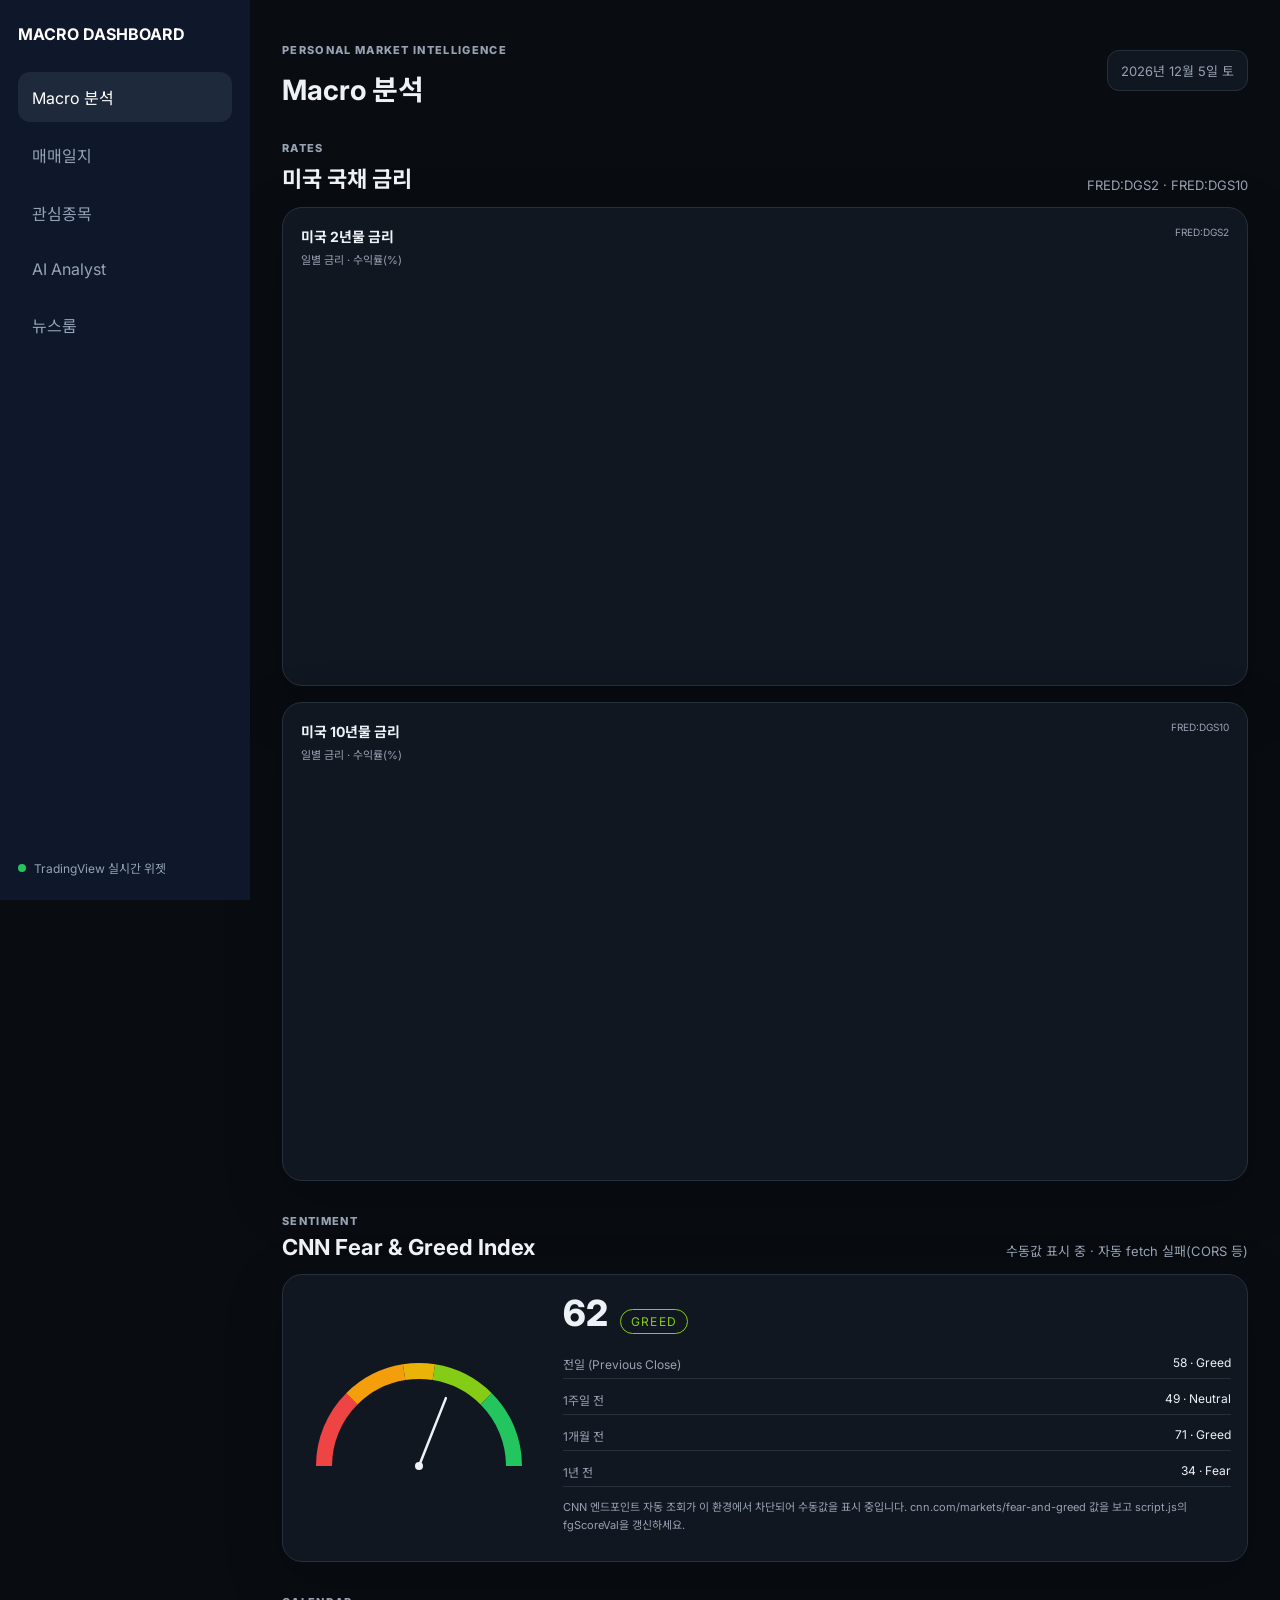
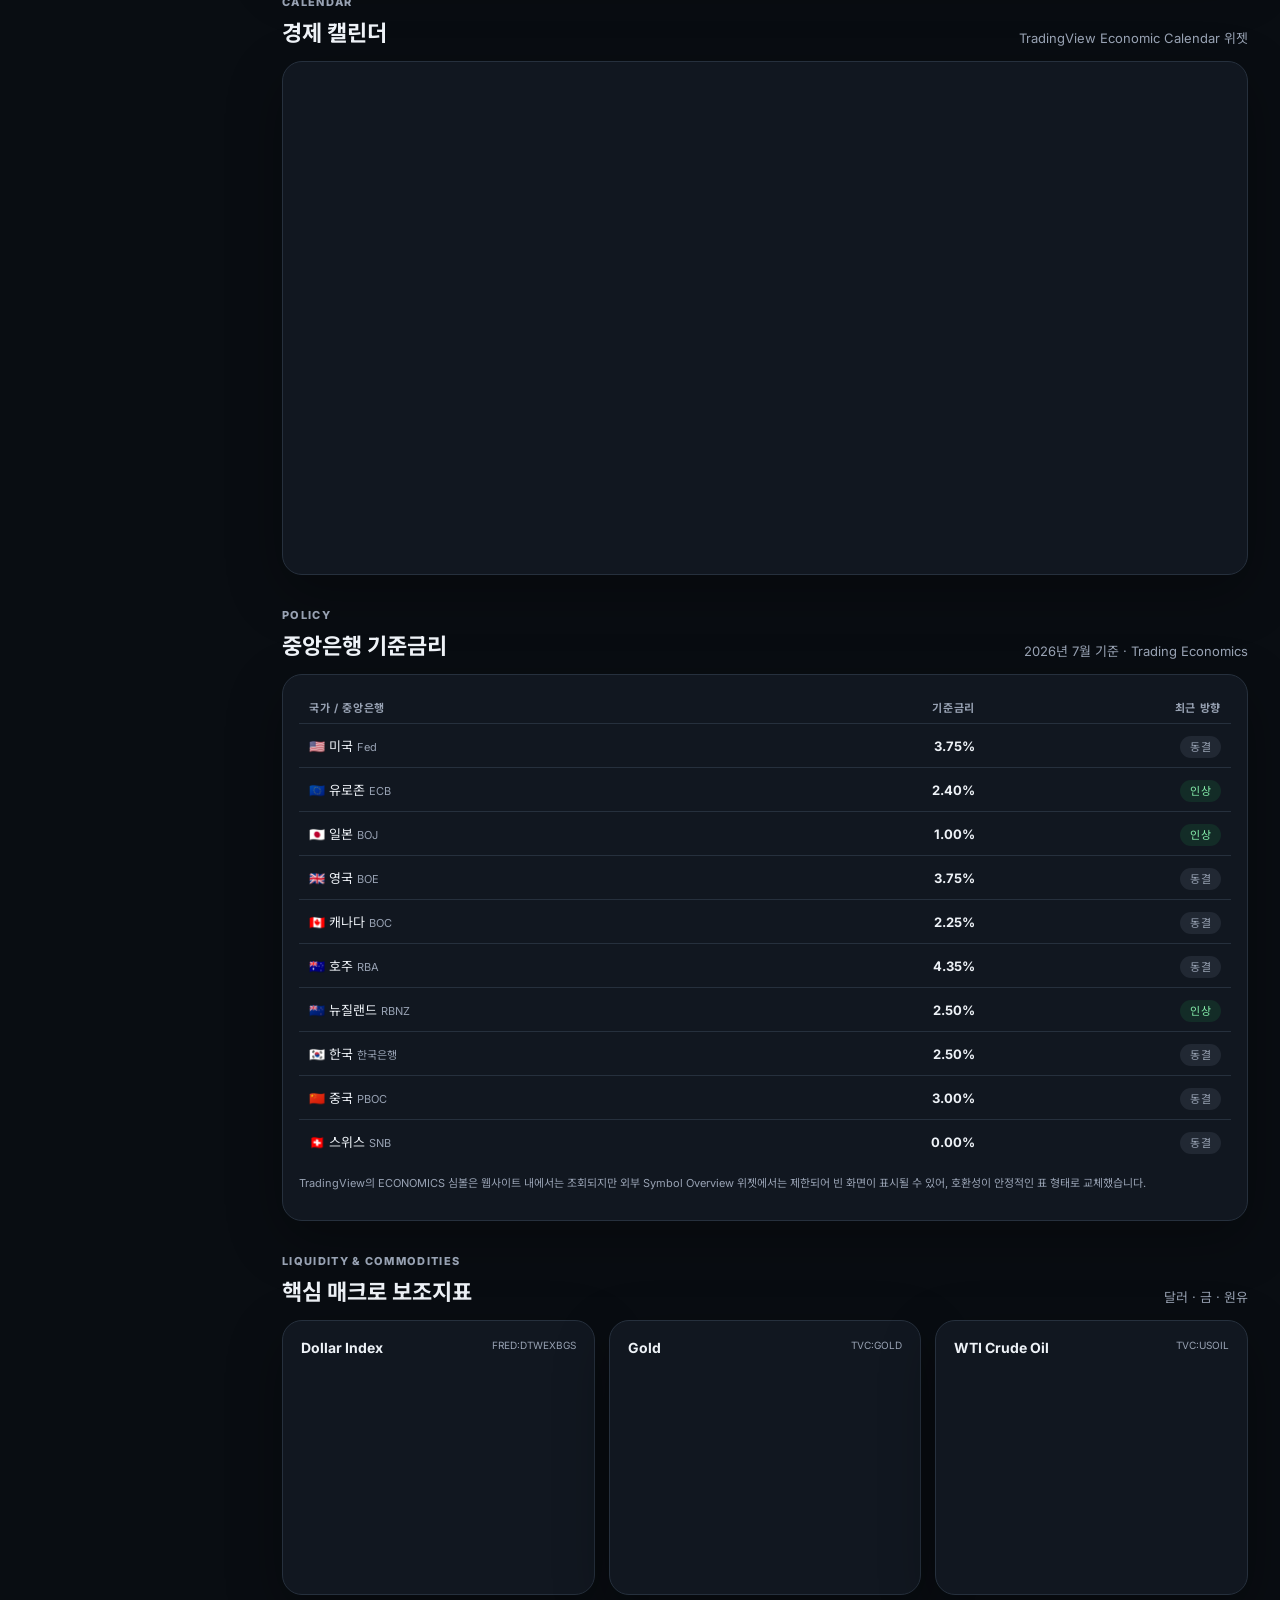
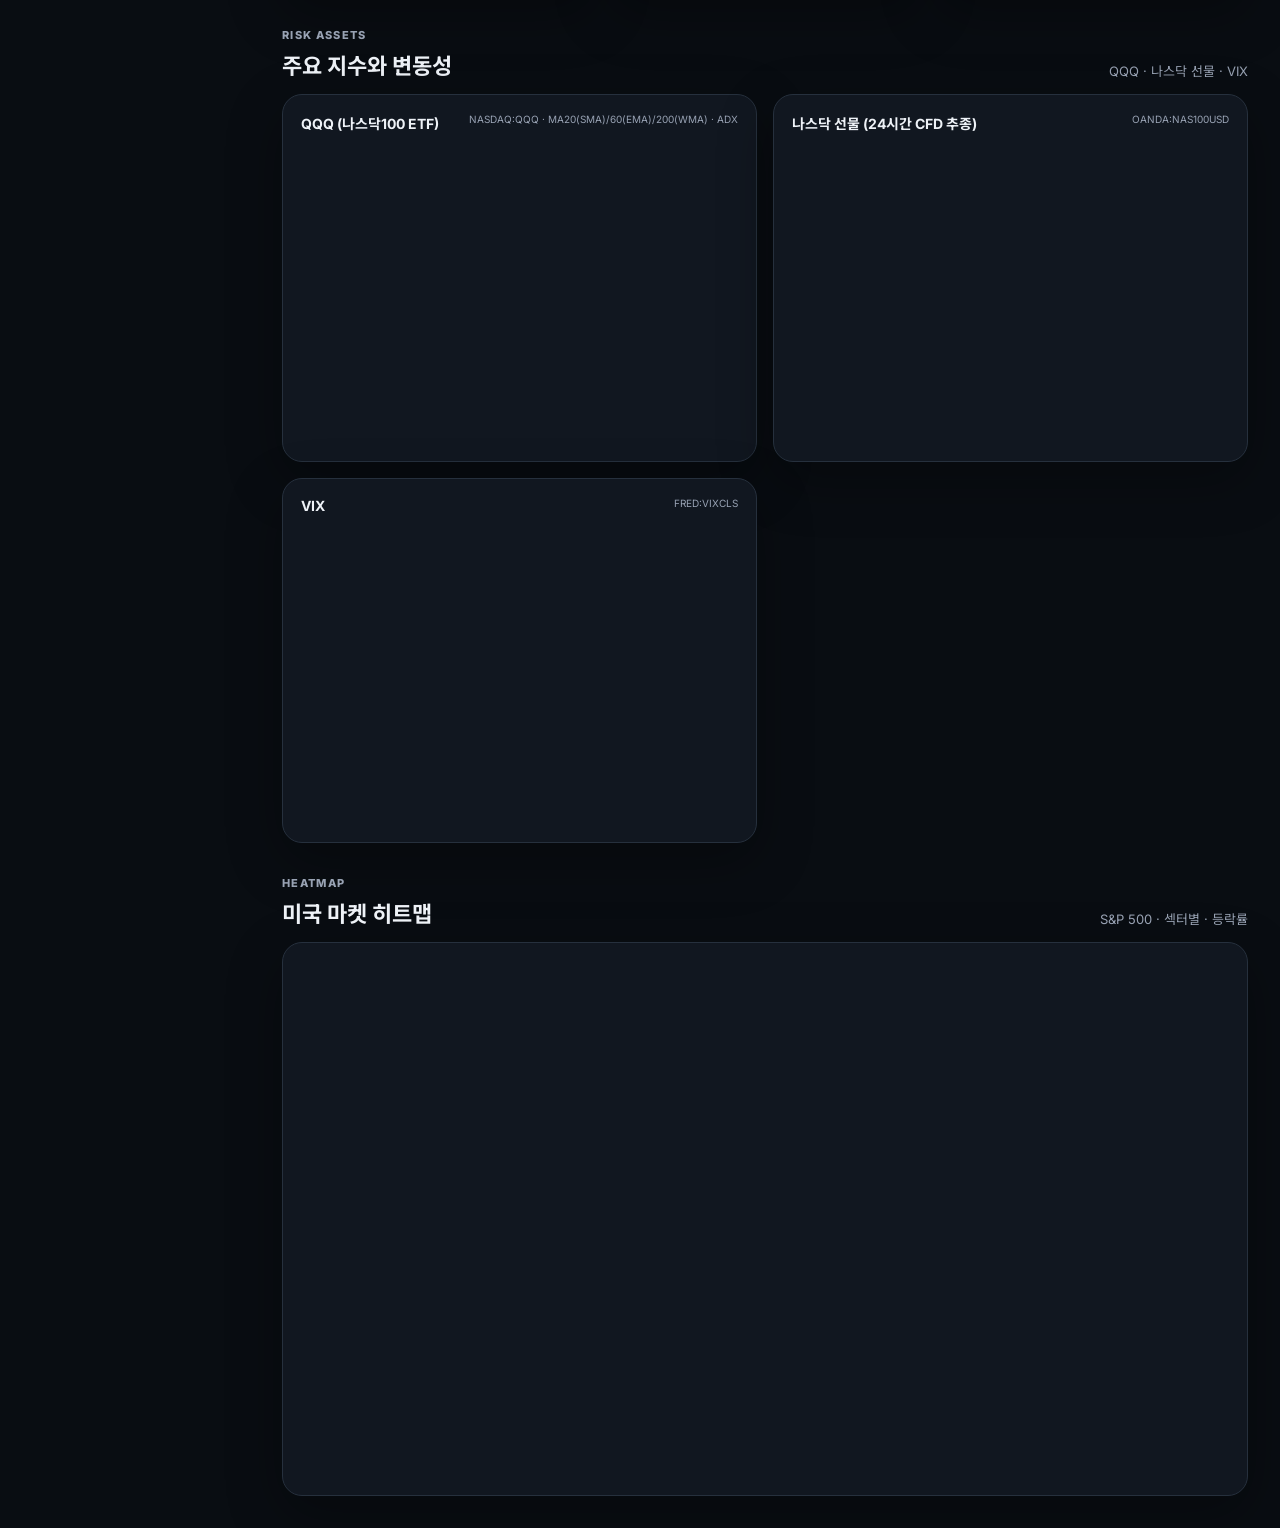
==== index.html @ 0dec4461 "Add files via upload" ====
<!DOCTYPE html>

<html lang="ko">
<head>
<meta charset="utf-8"/>
<meta content="width=device-width, initial-scale=1.0" name="viewport"/>
<meta content="#090d12" name="theme-color"/>
<title>BJ Market Terminal</title>
<link href="https://fonts.googleapis.com" rel="preconnect"/>
<link crossorigin="" href="https://fonts.gstatic.com" rel="preconnect"/>
<link href="https://fonts.googleapis.com/css2?family=Inter:wght@400;500;600;700;800&amp;family=Noto+Sans+KR:wght@400;500;600;700&amp;display=swap" rel="stylesheet"/>
<style>
*{box-sizing:border-box}
:root{--bg:#090d12;--panel:#111720;--soft:#0d131b;--text:#eef2f7;--muted:#98a2b3;--line:#26303d;--accent:#eef2f7;--accentText:#090d12;--shadow:0 18px 55px rgba(0,0,0,.3)}
body{margin:0;background:var(--bg);color:var(--text);font-family:Inter,"Noto Sans KR",sans-serif}
button,input,select,textarea{font:inherit}button{cursor:pointer}
.app{min-height:100vh;display:grid;grid-template-columns:250px 1fr}
.sidebar{position:sticky;top:0;height:100vh;background:#0f172a;color:#fff;padding:24px 18px;display:flex;flex-direction:column;gap:28px}
.brand{display:flex;gap:12px;align-items:center}.brand-logo{width:44px;height:44px;border-radius:13px;background:#fff;color:#0f172a;display:grid;place-items:center;font-weight:800}
.brand h1{font-size:16px;margin:0}.brand p{font-size:11px;color:#94a3b8;margin:5px 0 0}
nav{display:grid;gap:8px}.nav-btn{background:transparent;border:0;color:#94a3b8;text-align:left;padding:13px 14px;border-radius:12px}.nav-btn.active,.nav-btn:hover{background:#1e293b;color:#fff}
.sidebar-bottom{margin-top:auto}.status-row{display:flex;align-items:center;gap:8px;color:#94a3b8;font-size:12px}.status-dot{width:8px;height:8px;border-radius:50%;background:#f59e0b}.status-dot.ok{background:#22c55e}.status-dot.error{background:#ef4444}
.main{padding:32px;max-width:1600px;width:100%}.topbar{display:flex;justify-content:space-between;align-items:center;margin-bottom:24px}.top-right{text-align:right}
.eyebrow,.section-kicker{font-size:11px;letter-spacing:.12em;font-weight:800;color:var(--muted)}
.topbar h2{margin:5px 0 0;font-size:28px}.date-badge{font-size:13px;color:var(--muted);border:1px solid var(--line);padding:10px 13px;border-radius:12px;background:var(--panel)}
.updated-at{font-size:10px;color:var(--muted);margin-top:7px}
.page{display:none}.page.active{display:block}
.hero{background:linear-gradient(135deg,#0f172a,#253247);border-radius:28px;padding:34px;color:white}.hero h3{font-size:clamp(28px,4vw,46px);max-width:900px;line-height:1.08;margin:16px 0}.hero p{color:#cbd5e1}
.tag{font-size:11px;letter-spacing:.12em;background:rgba(255,255,255,.1);padding:8px 11px;border-radius:999px}
.section-block{margin-top:28px}.section-title-row{display:flex;justify-content:space-between;align-items:end;margin-bottom:14px}.section-title-row h3,.panel-head h3,.section-intro h3{margin:5px 0 0;font-size:22px}.subtle,.section-intro p{color:var(--muted);font-size:13px}
.chart-card,.panel{background:var(--panel);border:1px solid var(--line);border-radius:20px;box-shadow:var(--shadow)}.chart-card{padding:16px}
.chart-label{display:flex;justify-content:space-between;gap:18px;align-items:flex-start;margin:2px 2px 12px}.chart-label strong{font-size:14px}.chart-label p{margin:5px 0 0;color:var(--muted);font-size:11px}.chart-label span{font-size:10px;color:var(--muted)}
.canvas-box{position:relative;width:100%}.rates-box{height:390px}.mini-box{height:210px}.risk-box{height:300px}
.spread-card{margin-top:14px;padding:18px}.spread-head{display:flex;justify-content:space-between;gap:20px;align-items:flex-start;margin-bottom:12px}.spread-latest{font-size:24px;font-weight:800;white-space:nowrap}.spread-canvas-wrap{position:relative;height:340px}.spread-status{margin-top:10px;color:var(--muted);font-size:11px}
.macro-grid{display:grid;grid-template-columns:repeat(3,1fr);gap:14px}.risk-grid{display:grid;grid-template-columns:repeat(2,1fr);gap:16px}
.ranking-grid{display:grid;grid-template-columns:1fr 1fr;gap:18px;margin-top:28px}.panel{padding:22px}.panel-head{display:flex;justify-content:space-between;align-items:flex-start;margin-bottom:14px}
.ranking-list,.data-list,.watch-list{display:grid;gap:10px}.rank-item,.data-item,.watch-item{display:grid;grid-template-columns:46px 1fr auto;gap:14px;align-items:center;padding:13px 14px;background:var(--soft);border:1px solid var(--line);border-radius:13px}.rank-no{font-weight:800;color:var(--muted)}
.turnover-placeholder{padding:18px;border:1px solid var(--line);background:var(--soft);border-radius:13px;color:var(--muted);line-height:1.7}
.section-intro{margin-bottom:20px}.form-grid{display:grid;grid-template-columns:repeat(3,1fr);gap:12px}.watch-form{display:grid;grid-template-columns:1fr 1fr 1.3fr 1.3fr auto;gap:12px}.manager-row{display:grid;grid-template-columns:2fr auto;gap:10px;margin-bottom:10px}.manager-four{grid-template-columns:1fr 1fr auto auto}
input,select,textarea{width:100%;padding:13px 14px;border-radius:12px;border:1px solid var(--line);background:var(--soft);color:var(--text);outline:none}textarea{min-height:120px;resize:vertical;margin-top:12px}
.primary-btn,.secondary-btn,.danger-btn{border-radius:12px;padding:11px 15px}.primary-btn{border:0;background:var(--accent);color:var(--accentText);margin-top:12px}.secondary-btn{background:transparent;border:1px solid var(--line);color:var(--text)}.danger-btn{background:#3a1518;border:1px solid #7f1d1d;color:#fecaca}.no-margin{margin-top:0}
.sector-manager{margin-bottom:14px}.sector-tabs{display:flex;gap:8px;flex-wrap:wrap;margin-bottom:14px}.sector-tab{border:1px solid var(--line);background:var(--panel);color:var(--muted);padding:10px 13px;border-radius:999px}.sector-tab.active{background:var(--accent);color:var(--accentText)}
.remove-btn{background:transparent;border:0;color:#ef4444}.prompt-box{white-space:pre-wrap;background:#0f172a;color:#e2e8f0;border-radius:16px;padding:20px;line-height:1.65;min-height:220px;margin:16px 0}
@media(max-width:1200px){.macro-grid{grid-template-columns:repeat(2,1fr)}}
@media(max-width:820px){
  .app{grid-template-columns:1fr}.sidebar{position:static;height:auto}nav{grid-template-columns:repeat(5,minmax(100px,1fr));overflow:auto}
  .main{padding:18px 12px 32px}.topbar{align-items:flex-start;gap:12px}.top-right{text-align:right}.macro-grid,.risk-grid,.ranking-grid,.form-grid,.watch-form,.manager-row,.manager-four{grid-template-columns:1fr}
  .rates-box{height:320px}.mini-box{height:240px}.risk-box{height:270px}.spread-head{flex-direction:column}.spread-canvas-wrap{height:300px}
}

/* ---- Fear & Greed ---- */
.fg-wrap{display:flex;gap:24px;align-items:center;flex-wrap:wrap}
.fg-gauge{flex:0 0 auto}
.fg-side{flex:1 1 240px;min-width:220px}
.fg-now{display:flex;align-items:baseline;gap:12px}
.fg-score{font-size:36px;font-weight:800}
.fg-label{font-size:12px;letter-spacing:.1em;text-transform:uppercase;padding:4px 10px;border:1px solid;border-radius:999px}
.fg-hist{margin-top:14px;display:grid;gap:6px}
.fg-hist-row{display:flex;justify-content:space-between;font-size:12px;padding:6px 0;border-bottom:1px solid var(--line);color:var(--text)}
.fg-hist-row span:first-child{color:var(--muted)}
.fg-note{margin-top:12px;font-size:11px;color:var(--muted);line-height:1.6}
.fg-note code{background:var(--soft);border:1px solid var(--line);border-radius:6px;padding:1px 5px}

/* ---- Central bank policy table ---- */
.cb-table{width:100%;border-collapse:collapse;font-size:13px}
.cb-table th{text-align:left;font-size:11px;color:var(--muted);letter-spacing:.06em;text-transform:uppercase;padding:8px 10px;border-bottom:1px solid var(--line)}
.cb-table th:not(:first-child),.cb-table td:not(:first-child){text-align:right}
.cb-table td{padding:12px 10px;border-bottom:1px solid var(--line)}
.cb-table tr:last-child td{border-bottom:none}
.cb-bank{color:var(--muted);font-size:11px}
.stance{font-size:11px;padding:4px 10px;border-radius:999px;letter-spacing:.04em}
.stance.cut{color:#fca5a5;background:rgba(239,68,68,.12)}
.stance.hold{color:var(--muted);background:rgba(148,163,184,.12)}
.stance.hike{color:#86efac;background:rgba(34,197,94,.12)}

/* ---- News room ---- */
.news-links{display:flex;flex-wrap:wrap;align-items:center;gap:10px;margin-bottom:20px}
.news-links-label{font-size:11px;color:var(--muted);letter-spacing:.08em;text-transform:uppercase;margin-right:4px}
.news-chip{font-size:12px;color:var(--text);border:1px solid var(--line);background:var(--soft);padding:8px 13px;border-radius:999px;text-decoration:none}
.news-chip:hover{background:#1e293b}

/* ---- Journal stats & P&L ---- */
.stat-row{display:grid;grid-template-columns:repeat(4,1fr);gap:14px;margin-bottom:20px}
.stat-row .stat-card{background:var(--panel);border:1px solid var(--line);border-radius:16px;padding:16px 18px;box-shadow:var(--shadow)}
.stat-row .stat-card .lbl{display:block;font-size:11px;color:var(--muted);letter-spacing:.06em;text-transform:uppercase;margin-bottom:6px}
.stat-row .stat-card strong{font-size:22px}
.pos{color:#4ade80}
.neg{color:#f87171}
@media(max-width:820px){.stat-row{grid-template-columns:repeat(2,1fr)}}

/* ---- Watchlist tags ---- */
.watch-tags{margin-top:6px;display:flex;flex-wrap:wrap;gap:6px}
.watch-tag{font-size:10px;color:var(--muted);border:1px solid var(--line);background:var(--soft);padding:2px 8px;border-radius:999px}


.rate-card + .rate-card{margin-top:16px}
</style>
</head>
<body class="dark">
<div class="app">
<aside class="sidebar">
<div class="brand">
<div><h1>MACRO DASHBOARD</h1></div>
</div>
<nav>
<button class="nav-btn active" data-page="macro">Macro 분석</button>
<button class="nav-btn" data-page="journal">매매일지</button>
<button class="nav-btn" data-page="watchlist">관심종목</button>
<button class="nav-btn" data-page="ai">AI Analyst</button>
<button class="nav-btn" data-page="news">뉴스룸</button>
</nav>
<div class="sidebar-bottom">
<div class="status-row">
<span class="status-dot ok"></span>
<span>TradingView 실시간 위젯</span>
</div>
</div>
</aside>
<main class="main">
<header class="topbar">
<div>
<p class="eyebrow">PERSONAL MARKET INTELLIGENCE</p>
<h2 id="pageTitle">Macro 분석</h2>
</div>
<div class="top-right">
<div class="date-badge" id="today"></div>
</div>
</header>
<section class="page active" id="macro">
<section class="section-block">
<div class="section-title-row">
<div>
<span class="section-kicker">RATES</span>
<h3>미국 국채 금리</h3>
</div>
<span class="subtle">FRED:DGS2 · FRED:DGS10</span>
</div>


<div class="chart-card rate-card">
<div class="chart-label">
<div>
<strong>미국 2년물 금리</strong>
<p>일별 금리 · 수익률(%)</p>
</div>
<span>FRED:DGS2</span>
</div>
<div class="canvas-box rates-box">
<div class="tradingview-widget-container" style="height:100%;width:100%">
<div class="tradingview-widget-container__widget"></div>
<script async="" src="https://s3.tradingview.com/external-embedding/embed-widget-advanced-chart.js" type="text/javascript">{
  "autosize": true,
  "symbol": "FRED:DGS2",
  "interval": "D",
  "timezone": "Asia/Seoul",
  "theme": "dark",
  "style": "2",
  "locale": "kr",
  "hide_top_toolbar": true,
  "hide_legend": false,
  "save_image": false,
  "calendar": false,
  "support_host": "https://www.tradingview.com"
}</script>
</div>
</div>
</div><div class="chart-card rate-card">
<div class="chart-label">
<div>
<strong>미국 10년물 금리</strong>
<p>일별 금리 · 수익률(%)</p>
</div>
<span>FRED:DGS10</span>
</div>
<div class="canvas-box rates-box">
<div class="tradingview-widget-container" style="height:100%;width:100%">
<div class="tradingview-widget-container__widget"></div>
<script async="" src="https://s3.tradingview.com/external-embedding/embed-widget-advanced-chart.js" type="text/javascript">{
  "autosize": true,
  "symbol": "FRED:DGS10",
  "interval": "D",
  "timezone": "Asia/Seoul",
  "theme": "dark",
  "style": "2",
  "locale": "kr",
  "hide_top_toolbar": true,
  "hide_legend": false,
  "save_image": false,
  "calendar": false,
  "support_host": "https://www.tradingview.com"
}</script>
</div>
</div>
</div></section>
<section class="section-block">
<div class="section-title-row">
<div>
<span class="section-kicker">SENTIMENT</span>
<h3>CNN Fear &amp; Greed Index</h3>
</div>
<span class="subtle" id="fgSrc">불러오는 중…</span>
</div>
<div class="chart-card">
<div class="fg-wrap">
<div class="fg-gauge">
<svg height="140" id="fgGauge" viewbox="0 0 240 140" width="240"></svg>
</div>
<div class="fg-side">
<div class="fg-now">
<div class="fg-score" id="fgScore">62</div>
<div class="fg-label" id="fgLabelBadge">GREED</div>
</div>
<div class="fg-hist">
<div class="fg-hist-row"><span>전일 (Previous Close)</span><span id="fgPrev">58 · Greed</span></div>
<div class="fg-hist-row"><span>1주일 전</span><span id="fgWeek">49 · Neutral</span></div>
<div class="fg-hist-row"><span>1개월 전</span><span id="fgMonth">71 · Greed</span></div>
<div class="fg-hist-row"><span>1년 전</span><span id="fgYear">34 · Fear</span></div>
</div>
<p class="fg-note" id="fgNote">CNN 공식 엔드포인트에서 자동으로 값을 가져옵니다. 브라우저 CORS 정책으로 차단될 경우 자동으로 수동값(script.js의 fgScoreVal)으로 대체됩니다.</p>
</div>
</div>
</div>
</section>
<section class="section-block">
<div class="section-title-row">
<div>
<span class="section-kicker">CALENDAR</span>
<h3>경제 캘린더</h3>
</div>
<span class="subtle">TradingView Economic Calendar 위젯</span>
</div>
<div class="chart-card">
<div style="height:480px">
<div class="tradingview-widget-container" style="height:100%;width:100%">
<div class="tradingview-widget-container__widget"></div>
<script async="" src="https://s3.tradingview.com/external-embedding/embed-widget-events.js" type="text/javascript">
              {
              "colorTheme": "dark",
              "isTransparent": false,
              "width": "100%",
              "height": "100%",
              "locale": "kr",
              "importanceFilter": "-1,0,1",
              "countryFilter": "us,eu,kr,jp,gb,cn"
              }
              </script>
</div>
</div>
</div>
</section>
<section class="section-block">
<div class="section-title-row">
<div>
<span class="section-kicker">POLICY</span>
<h3>중앙은행 기준금리</h3>
</div>
<span class="subtle">2026년 7월 기준 · Trading Economics</span>
</div>
<div class="chart-card">
<div style="overflow-x:auto">
<table class="cb-table">
<thead>
<tr>
<th>국가 / 중앙은행</th>
<th>기준금리</th>
<th>최근 방향</th>
</tr>
</thead>
<tbody>
<tr><td>🇺🇸 미국 <span class="cb-bank">Fed</span></td><td><strong>3.75%</strong></td><td><span class="stance hold">동결</span></td></tr>
<tr><td>🇪🇺 유로존 <span class="cb-bank">ECB</span></td><td><strong>2.40%</strong></td><td><span class="stance hike">인상</span></td></tr>
<tr><td>🇯🇵 일본 <span class="cb-bank">BOJ</span></td><td><strong>1.00%</strong></td><td><span class="stance hike">인상</span></td></tr>
<tr><td>🇬🇧 영국 <span class="cb-bank">BOE</span></td><td><strong>3.75%</strong></td><td><span class="stance hold">동결</span></td></tr>
<tr><td>🇨🇦 캐나다 <span class="cb-bank">BOC</span></td><td><strong>2.25%</strong></td><td><span class="stance hold">동결</span></td></tr>
<tr><td>🇦🇺 호주 <span class="cb-bank">RBA</span></td><td><strong>4.35%</strong></td><td><span class="stance hold">동결</span></td></tr>
<tr><td>🇳🇿 뉴질랜드 <span class="cb-bank">RBNZ</span></td><td><strong>2.50%</strong></td><td><span class="stance hike">인상</span></td></tr>
<tr><td>🇰🇷 한국 <span class="cb-bank">한국은행</span></td><td><strong>2.50%</strong></td><td><span class="stance hold">동결</span></td></tr>
<tr><td>🇨🇳 중국 <span class="cb-bank">PBOC</span></td><td><strong>3.00%</strong></td><td><span class="stance hold">동결</span></td></tr>
<tr><td>🇨🇭 스위스 <span class="cb-bank">SNB</span></td><td><strong>0.00%</strong></td><td><span class="stance hold">동결</span></td></tr>
</tbody>
</table>
</div>
<p class="fg-note">TradingView의 ECONOMICS 심볼은 웹사이트 내에서는 조회되지만 외부 Symbol Overview 위젯에서는 제한되어 빈 화면이 표시될 수 있어, 호환성이 안정적인 표 형태로 교체했습니다.</p>
</div>
</section>
<section class="section-block">
<div class="section-title-row">
<div>
<span class="section-kicker">LIQUIDITY &amp; COMMODITIES</span>
<h3>핵심 매크로 보조지표</h3>
</div>
<span class="subtle">달러 · 금 · 원유</span>
</div>
<div class="macro-grid">
<div class="chart-card mini-card">
<div class="chart-label"><strong>Dollar Index</strong><span>FRED:DTWEXBGS</span></div>
<div class="canvas-box mini-box">
<div class="tradingview-widget-container" style="height:100%;width:100%">
<div class="tradingview-widget-container__widget"></div>
<script async="" src="https://s3.tradingview.com/external-embedding/embed-widget-advanced-chart.js" type="text/javascript">
                {
                "autosize": true,
                "symbol": "FRED:DTWEXBGS",
                "interval": "D",
                "timezone": "Asia/Seoul",
                "theme": "dark",
                "style": "1",
                "locale": "kr",
                "hide_top_toolbar": true,
                "hide_legend": true,
                "save_image": false,
                "calendar": false,
                "support_host": "https://www.tradingview.com"
                }
                </script>
</div>
</div>
</div>

<div class="chart-card mini-card">
<div class="chart-label"><strong>Gold</strong><span>TVC:GOLD</span></div>
<div class="canvas-box mini-box">
<div class="tradingview-widget-container" style="height:100%;width:100%">
<div class="tradingview-widget-container__widget"></div>
<script async="" src="https://s3.tradingview.com/external-embedding/embed-widget-advanced-chart.js" type="text/javascript">
                {
                "autosize": true,
                "symbol": "TVC:GOLD",
                "interval": "D",
                "timezone": "Asia/Seoul",
                "theme": "dark",
                "style": "1",
                "locale": "kr",
                "hide_top_toolbar": true,
                "hide_legend": true,
                "save_image": false,
                "calendar": false,
                "support_host": "https://www.tradingview.com"
                }
                </script>
</div>
</div>
</div>
<div class="chart-card mini-card">
<div class="chart-label"><strong>WTI Crude Oil</strong><span>TVC:USOIL</span></div>
<div class="canvas-box mini-box">
<div class="tradingview-widget-container" style="height:100%;width:100%">
<div class="tradingview-widget-container__widget"></div>
<script async="" src="https://s3.tradingview.com/external-embedding/embed-widget-advanced-chart.js" type="text/javascript">
                {
                "autosize": true,
                "symbol": "TVC:USOIL",
                "interval": "D",
                "timezone": "Asia/Seoul",
                "theme": "dark",
                "style": "1",
                "locale": "kr",
                "hide_top_toolbar": true,
                "hide_legend": true,
                "save_image": false,
                "calendar": false,
                "support_host": "https://www.tradingview.com"
                }
                </script>
</div>
</div>
</div>

</div>
</section>
<section class="section-block">
<div class="section-title-row">
<div>
<span class="section-kicker">RISK ASSETS</span>
<h3>주요 지수와 변동성</h3>
</div>
<span class="subtle">QQQ · 나스닥 선물 · VIX</span>
</div>
<div class="risk-grid">
<div class="chart-card">
<div class="chart-label"><strong>QQQ (나스닥100 ETF)</strong><span>NASDAQ:QQQ · MA20(SMA)/60(EMA)/200(WMA) · ADX</span></div>
<div class="canvas-box risk-box">
<div class="tradingview-widget-container" style="height:100%;width:100%">
<div class="tradingview-widget-container__widget"></div>
<script async="" src="https://s3.tradingview.com/external-embedding/embed-widget-advanced-chart.js" type="text/javascript">
                {
                "autosize": true,
                "symbol": "NASDAQ:QQQ",
                "interval": "D",
                "timezone": "Asia/Seoul",
                "theme": "dark",
                "style": "1",
                "locale": "kr",
                "hide_top_toolbar": true,
                "hide_legend": false,
                "save_image": false,
                "calendar": false,
                "studies": [
                  "MASimple@tv-basicstudies",
                  "MAExp@tv-basicstudies",
                  "MAWeighted@tv-basicstudies",
                  "ADX@tv-basicstudies"
                ],
                "studies_overrides": {
                  "moving average.length": 20,
                  "moving average exponential.length": 60,
                  "moving average weighted.length": 200
                },
                "support_host": "https://www.tradingview.com"
                }
                </script>
</div>
</div>
</div>
<div class="chart-card">
<div class="chart-label"><strong>나스닥 선물 (24시간 CFD 추종)</strong><span>OANDA:NAS100USD</span></div>
<div class="canvas-box risk-box">
<div class="tradingview-widget-container" style="height:100%;width:100%">
<div class="tradingview-widget-container__widget"></div>
<script async="" src="https://s3.tradingview.com/external-embedding/embed-widget-advanced-chart.js" type="text/javascript">
                {
                "autosize": true,
                "symbol": "OANDA:NAS100USD",
                "interval": "D",
                "timezone": "Asia/Seoul",
                "theme": "dark",
                "style": "1",
                "locale": "kr",
                "hide_top_toolbar": true,
                "hide_legend": true,
                "save_image": false,
                "calendar": false,
                "studies": [
                  "Volume@tv-basicstudies",
                  "MASimple@tv-basicstudies",
                  "MAExp@tv-basicstudies"
                ],
                "studies_overrides": {
                  "moving average.length": 20,
                  "moving average exponential.length": 60
                },
                "support_host": "https://www.tradingview.com"
                }
                </script>
</div>
</div>
</div>


<div class="chart-card">
<div class="chart-label"><strong>VIX</strong><span>FRED:VIXCLS</span></div>
<div class="canvas-box risk-box">
<div class="tradingview-widget-container" style="height:100%;width:100%">
<div class="tradingview-widget-container__widget"></div>
<script async="" src="https://s3.tradingview.com/external-embedding/embed-widget-advanced-chart.js" type="text/javascript">
                {
                "autosize": true,
                "symbol": "FRED:VIXCLS",
                "interval": "D",
                "timezone": "Asia/Seoul",
                "theme": "dark",
                "style": "1",
                "locale": "kr",
                "hide_top_toolbar": true,
                "hide_legend": true,
                "save_image": false,
                "calendar": false,
                "studies": [
                  "MASimple@tv-basicstudies",
                  "MAExp@tv-basicstudies"
                ],
                "studies_overrides": {
                  "moving average.length": 20,
                  "moving average exponential.length": 60
                },
                "support_host": "https://www.tradingview.com"
                }
                </script>
</div>
</div>
</div>
</div>
</section>
<section class="section-block">
<div class="section-title-row">
<div>
<span class="section-kicker">HEATMAP</span>
<h3>미국 마켓 히트맵</h3>
</div>
<span class="subtle">S&amp;P 500 · 섹터별 · 등락률</span>
</div>
<div class="chart-card">
<div style="height:520px">
<div class="tradingview-widget-container" style="height:100%;width:100%">
<div class="tradingview-widget-container__widget"></div>
<script async="" src="https://s3.tradingview.com/external-embedding/embed-widget-stock-heatmap.js" type="text/javascript">
              {
              "exchanges": [],
              "dataSource": "SPX500",
              "grouping": "sector",
              "blockSize": "market_cap_basic",
              "blockColor": "change",
              "locale": "kr",
              "symbolUrl": "",
              "colorTheme": "dark",
              "hasTopBar": true,
              "isDataSetEnabled": true,
              "isZoomEnabled": true,
              "hasSymbolTooltip": true,
              "isMonoSize": false,
              "width": "100%",
              "height": "100%"
              }
              </script>
</div>
</div>
</div>
</section>
</section>
<section class="page" id="journal">
<div class="section-intro">
<span class="section-kicker">TRADING JOURNAL</span>
<h3>매매일지</h3>
<p>진입과 복기를 기록합니다.</p>
</div>
<div class="stat-row" id="journalStats"></div>
<div class="panel">
<div class="form-grid">
<input id="jTicker" placeholder="티커"/>
<select id="jSide"><option>매수</option><option>매도</option><option>관망</option></select>
<input id="jQty" placeholder="수량" type="number"/>
<input id="jEntry" placeholder="진입가"/>
<input id="jExit" placeholder="청산가 (미청산 시 비워두기)"/>
<input id="jStop" placeholder="손절가"/>
<input id="jRisk" placeholder="허용 리스크"/>
</div>
<textarea id="jReason" placeholder="진입 근거"></textarea>
<textarea id="jReview" placeholder="복기"></textarea>
<button class="primary-btn" id="saveJournal">일지 저장</button>
<div class="data-list" id="journalList"></div>
</div>
</section>
<section class="page" id="watchlist">
<div class="section-intro">
<span class="section-kicker">WATCHLIST</span>
<h3>섹터별 관심종목</h3>
<p>섹터 자체도 직접 추가·이름 변경·삭제할 수 있습니다.</p>
</div>
<div class="sector-manager panel">
<div class="manager-row">
<input id="newSectorName" placeholder="새 섹터 이름 예: 로봇"/>
<button class="primary-btn no-margin" id="addSector">섹터 추가</button>
</div>
<div class="manager-row manager-four">
<select id="manageSectorSelect"></select>
<input id="renameSectorName" placeholder="변경할 이름"/>
<button class="secondary-btn" id="renameSector">이름 변경</button>
<button class="danger-btn" id="deleteSector">섹터 삭제</button>
</div>
</div>
<div class="sector-tabs" id="sectorTabs"></div>
<div class="chart-card">
<div class="chart-label">
<div>
<strong>관심종목 실시간 시세</strong>
<p>TradingView Market Overview 위젯 · 등록한 티커 기준 자동 생성</p>
</div>
</div>
<div id="watchQuotes" style="min-height:220px"></div>
</div>
<div class="panel">
<div class="watch-form">
<select id="sectorSelect"></select>
<input id="watchTicker" placeholder="티커 예: COHR / 005930"/>
<input id="watchName" placeholder="종목명 또는 투자 논리"/>
<input id="watchTags" placeholder="태그 (쉼표 구분, 예: AI, 반도체)"/>
<button class="primary-btn no-margin" id="addWatch">추가</button>
</div>
<div class="watch-list" id="watchList"></div>
</div>
</section>
<section class="page" id="ai">
<div class="section-intro">
<span class="section-kicker">AI ANALYST</span>
<h3>개인 투자 기준 기반 AI 분석</h3>
</div>
<div class="panel">
<textarea id="aiQuestion" placeholder="분석 질문 입력"></textarea>
<button class="primary-btn" id="buildPrompt">분석 프롬프트 생성</button>
<pre class="prompt-box" id="promptOutput">질문을 입력하면 분석 프롬프트가 생성됩니다.</pre>
<button class="secondary-btn" id="copyPrompt">프롬프트 복사</button>
</div>
</section>
<section class="page" id="news">
<div class="section-intro">
<span class="section-kicker">NEWS ROOM</span>
<h3>뉴스룸</h3>
<p>TradingView 뉴스 피드(로이터·다우존스 등 제휴 매체 실데이터)와 주요 자산운용사·매체 바로가기입니다.</p>
</div>
<div class="news-links panel">
<span class="news-links-label">바로가기</span>
<a class="news-chip" href="https://edition.cnn.com/business/markets" rel="noopener" target="_blank">CNN Business</a>
<a class="news-chip" href="https://www.bloomberg.com/markets" rel="noopener" target="_blank">Bloomberg Markets</a>
<a class="news-chip" href="https://www.blackrock.com/us/individual/insights" rel="noopener" target="_blank">BlackRock Insights</a>
<a class="news-chip" href="https://www.goldmansachs.com/insights" rel="noopener" target="_blank">Goldman Sachs Insights</a>
<a class="news-chip" href="https://www.jpmorgan.com/insights" rel="noopener" target="_blank">JPMorgan Insights</a>
<a class="news-chip" href="https://www.reuters.com/markets/" rel="noopener" target="_blank">Reuters Markets</a>
</div>
<div class="chart-card" style="margin-top:20px">
<div class="chart-label">
<div>
<strong>Market Timeline</strong>
<p>TradingView 제휴 매체 실시간 헤드라인 (출처 개별 필터는 지원되지 않음)</p>
</div>
</div>
<div style="height:640px">
<div class="tradingview-widget-container" style="height:100%;width:100%">
<div class="tradingview-widget-container__widget"></div>
<script async="" src="https://s3.tradingview.com/external-embedding/embed-widget-timeline.js" type="text/javascript">
            {
            "feedMode": "all_symbols",
            "isTransparent": false,
            "displayMode": "regular",
            "width": "100%",
            "height": "100%",
            "colorTheme": "dark",
            "locale": "kr"
            }
            </script>
</div>
</div>
</div>
</section>
</main>
</div>
<script>
const $ = (id) => document.getElementById(id);
const pages = {macro:"Macro 분석",journal:"매매일지",watchlist:"관심종목",ai:"AI Analyst",news:"뉴스룸"};

document.querySelectorAll(".nav-btn").forEach(btn=>{
  btn.addEventListener("click",()=>{
    document.querySelectorAll(".nav-btn").forEach(x=>x.classList.remove("active"));
    document.querySelectorAll(".page").forEach(x=>x.classList.remove("active"));
    btn.classList.add("active");
    const p=btn.dataset.page;
    $(p).classList.add("active");
    $("pageTitle").textContent=pages[p];
    if(p==="watchlist" && typeof renderWatchQuotes==="function") renderWatchQuotes();
  });
});

$("today").textContent=new Intl.DateTimeFormat("ko-KR",{year:"numeric",month:"long",day:"numeric",weekday:"short"}).format(new Date());

function load(k,f){try{const v=JSON.parse(localStorage.getItem(k));return v??f}catch{return f}}
function save(k,v){localStorage.setItem(k,JSON.stringify(v))}

function calcPnl(x){
  const entry=parseFloat(x.entry), exit=parseFloat(x.exit), qty=parseFloat(x.qty);
  if(isNaN(entry)||isNaN(exit)||isNaN(qty)) return null;
  if(x.side==="매수") return (exit-entry)*qty;
  if(x.side==="매도") return (entry-exit)*qty;
  return null;
}

function renderJournalStats(){
  const items=load("bj-journal-v2",[]);
  const closed=items.map(calcPnl).filter(v=>v!==null);
  const total=closed.reduce((a,b)=>a+b,0);
  const wins=closed.filter(v=>v>0).length;
  const winRate=closed.length?Math.round(wins/closed.length*100):0;
  $("journalStats").innerHTML=`
    <div class="stat-card"><span class="lbl">누적 손익 (청산분)</span><strong class="${total>=0?"pos":"neg"}">${total>=0?"+":""}${total.toLocaleString()}</strong></div>
    <div class="stat-card"><span class="lbl">승률</span><strong>${winRate}%</strong></div>
    <div class="stat-card"><span class="lbl">전체 거래</span><strong>${items.length}</strong></div>
    <div class="stat-card"><span class="lbl">청산 완료</span><strong>${closed.length}</strong></div>
  `;
}

function renderJournal(){
  const items=load("bj-journal-v2",[]);
  $("journalList").innerHTML=items.length?items.slice().reverse().map(x=>{
    const pnl=calcPnl(x);
    const amount=(parseFloat(x.entry)&&parseFloat(x.qty))?(parseFloat(x.entry)*parseFloat(x.qty)):null;
    return `
    <div class="data-item">
      <div><strong>${x.ticker} · ${x.side}</strong><span>${x.date}</span></div>
      <div>
        <p>수량 ${x.qty||"-"} / 진입 ${x.entry||"-"} / 청산 ${x.exit||"-"} / 손절 ${x.stop||"-"} / 리스크 ${x.risk||"-"}${amount?` / 진입금액 ${amount.toLocaleString()}`:""}</p>
        <p>${x.reason}</p>
        <span>${x.review||""}</span>
      </div>
      <span class="${pnl===null?"":(pnl>=0?"pos":"neg")}">${pnl===null?"":(pnl>=0?"+":"")+pnl.toLocaleString()}</span>
    </div>
  `}).join(""):"<p>저장된 매매일지가 없습니다.</p>";
  renderJournalStats();
}

$("saveJournal").onclick=()=>{
  const ticker=$("jTicker").value.trim().toUpperCase();
  const reason=$("jReason").value.trim();
  if(!ticker||!reason) return alert("티커와 진입 근거를 입력하세요.");

  const items=load("bj-journal-v2",[]);
  items.push({
    ticker,
    side:$("jSide").value,
    qty:$("jQty").value,
    entry:$("jEntry").value,
    exit:$("jExit").value,
    stop:$("jStop").value,
    risk:$("jRisk").value,
    reason,
    review:$("jReview").value,
    date:new Date().toLocaleString("ko-KR")
  });
  save("bj-journal-v2",items);
  ["jTicker","jQty","jEntry","jExit","jStop","jRisk","jReason","jReview"].forEach(id=>$(id).value="");
  renderJournal();
};
renderJournal();

const defaultSectors=["반도체","광통신","소프트웨어","전력·에너지","금융","산업재","헬스케어","기타"];
const defaultWatch=[];

let activeSector="전체";
const getSectors=()=>load("bj-sectors-final",defaultSectors);
const getWatch=()=>load("bj-watch-v2",defaultWatch);

function syncSectorControls(){
  const sectors=getSectors();
  $("sectorSelect").innerHTML=sectors.map(s=>`<option>${s}</option>`).join("");
  $("manageSectorSelect").innerHTML=sectors.map(s=>`<option>${s}</option>`).join("");
  $("sectorTabs").innerHTML=["전체",...sectors].map(s=>`
    <button class="sector-tab ${s===activeSector?"active":""}" data-sector="${s}">${s}</button>
  `).join("");

  document.querySelectorAll(".sector-tab").forEach(b=>b.onclick=()=>{
    activeSector=b.dataset.sector;
    syncSectorControls();
    renderWatch();
  });
}

function renderWatch(){
  const all=getWatch();
  const items=activeSector==="전체"?all:all.filter(x=>x.sector===activeSector);

  $("watchList").innerHTML=items.length?items.map(x=>`
    <div class="watch-item">
      <span>${x.sector}</span>
      <div>
        <strong>${x.ticker}</strong><span>${x.name}</span>
        ${(x.tags&&x.tags.length)?`<div class="watch-tags">${x.tags.map(t=>`<span class="watch-tag">${t}</span>`).join("")}</div>`:""}
      </div>
      <button class="remove-btn" data-ticker="${x.ticker}" data-sector="${x.sector}">삭제</button>
    </div>
  `).join(""):"<p>해당 섹터에 등록된 종목이 없습니다.</p>";

  document.querySelectorAll(".remove-btn").forEach(b=>b.onclick=()=>{
    const items=getWatch();
    const idx=items.findIndex(x=>x.ticker===b.dataset.ticker&&x.sector===b.dataset.sector);
    if(idx>-1) items.splice(idx,1);
    save("bj-watch-v2",items);
    renderWatch();
  });

  renderWatchQuotes();
}

// TradingView symbol 표기로 변환: 숫자로만 된 티커(예: 005930)는 한국 거래소로 간주
function toTvSymbol(ticker){
  return /^\d+$/.test(ticker) ? `KRX:${ticker}` : ticker;
}

function renderWatchQuotes(){
  const container=$("watchQuotes");
  if(!container) return;
  const tickers=[...new Set(getWatch().map(x=>x.ticker))];
  container.innerHTML="";
  if(!tickers.length){
    container.innerHTML="<p style='color:var(--muted);font-size:13px'>관심종목을 추가하면 실시간 시세가 표시됩니다.</p>";
    return;
  }
  const symbols=tickers.map(t=>({s:toTvSymbol(t)}));
  const wrap=document.createElement("div");
  wrap.className="tradingview-widget-container";
  wrap.style.height="100%"; wrap.style.width="100%";
  const inner=document.createElement("div");
  inner.className="tradingview-widget-container__widget";
  wrap.appendChild(inner);
  const script=document.createElement("script");
  script.type="text/javascript";
  script.src="https://s3.tradingview.com/external-embedding/embed-widget-market-overview.js";
  script.async=true;
  script.text=JSON.stringify({
    colorTheme:"dark",
    dateRange:"1D",
    showChart:false,
    locale:"kr",
    largeChartUrl:"",
    isTransparent:false,
    showSymbolLogo:true,
    showFloatingTooltip:false,
    width:"100%",
    height:"220",
    plotLineColorGrowing:"rgba(34,197,94,1)",
    plotLineColorFalling:"rgba(239,68,68,1)",
    tabs:[{title:"관심종목",symbols}]
  });
  wrap.appendChild(script);
  container.appendChild(wrap);
}

$("addSector").onclick=()=>{
  const name=$("newSectorName").value.trim();
  if(!name) return alert("새 섹터 이름을 입력하세요.");
  const sectors=getSectors();
  if(sectors.includes(name)) return alert("이미 존재하는 섹터입니다.");
  sectors.push(name);
  save("bj-sectors-final",sectors);
  $("newSectorName").value="";
  syncSectorControls();
};

$("renameSector").onclick=()=>{
  const oldName=$("manageSectorSelect").value;
  const newName=$("renameSectorName").value.trim();
  if(!oldName||!newName) return alert("변경할 섹터와 새 이름을 입력하세요.");

  const sectors=getSectors();
  if(sectors.includes(newName)) return alert("이미 존재하는 섹터 이름입니다.");

  const idx=sectors.indexOf(oldName);
  if(idx>-1) sectors[idx]=newName;

  const items=getWatch();
  items.forEach(x=>{if(x.sector===oldName)x.sector=newName});
  if(activeSector===oldName) activeSector=newName;

  save("bj-sectors-final",sectors);
  save("bj-watch-v2",items);
  $("renameSectorName").value="";
  syncSectorControls();
  renderWatch();
};

$("deleteSector").onclick=()=>{
  const target=$("manageSectorSelect").value;
  if(!target) return;
  if(!confirm(`'${target}' 섹터와 그 안의 관심종목을 모두 삭제할까요?`)) return;

  save("bj-sectors-final",getSectors().filter(x=>x!==target));
  save("bj-watch-v2",getWatch().filter(x=>x.sector!==target));
  if(activeSector===target) activeSector="전체";
  syncSectorControls();
  renderWatch();
};

$("addWatch").onclick=()=>{
  const ticker=$("watchTicker").value.trim().toUpperCase();
  const name=$("watchName").value.trim();
  const sector=$("sectorSelect").value;
  const tags=$("watchTags").value.split(",").map(t=>t.trim()).filter(Boolean);
  if(!ticker||!name||!sector) return alert("섹터, 티커, 설명을 입력하세요.");

  const items=getWatch();
  items.push({sector,ticker,name,tags});
  save("bj-watch-v2",items);

  $("watchTicker").value="";
  $("watchName").value="";
  $("watchTags").value="";
  renderWatch();
};

syncSectorControls();
renderWatch();

$("buildPrompt").onclick=()=>{
  const q=$("aiQuestion").value.trim();
  if(!q) return alert("분석할 질문을 입력하세요.");

  $("promptOutput").textContent=`너는 내 개인 투자 리서치 애널리스트다.

내 투자 성향:
- 추세추종과 눌림목 매매를 선호한다.
- 20일선은 핵심 추세선, 60일선은 중기 방어선으로 본다.
- 미국 2년물·10년물 금리와 장단기 스프레드, 달러, M2, VIX, WTI, 금, 구리를 함께 본다.
- 거래량, VWAP, VPVR, RSI, MACD를 활용한다.
- 반도체와 광통신 섹터에 관심이 많다.
- 강세/약세 시나리오와 리스크 관리를 중시한다.

분석 요청:
${q}

답변 형식:
1. 현재 시장 레짐
2. 핵심 매크로 근거
3. 금리와 유동성 해석
4. 위험자산 흐름
5. 강세 시나리오
6. 약세 시나리오
7. 확인해야 할 가격·지표
8. 대응 전략
9. 이 분석이 틀릴 수 있는 지점`;
};

$("copyPrompt").onclick=async()=>{
  try{
    await navigator.clipboard.writeText($("promptOutput").textContent);
    alert("복사했습니다.");
  }catch{
    alert("복사 실패");
  }
};

// ---- CNN Fear & Greed gauge ----
// 1) CNN 내부 엔드포인트를 직접 fetch 시도 → 2) CORS로 막히면 공개 프록시로 재시도 → 3) 그래도 실패하면 아래 수동값 사용
const fgScoreVal = 62; // 자동 fetch가 모두 실패했을 때 쓰이는 수동 백업값. cnn.com/markets/fear-and-greed 값을 보고 직접 수정
function fgLabelFor(score){
  if(score<25) return ["EXTREME FEAR","#ef4444"];
  if(score<45) return ["FEAR","#f59e0b"];
  if(score<55) return ["NEUTRAL","#eab308"];
  if(score<75) return ["GREED","#84cc16"];
  return ["EXTREME GREED","#22c55e"];
}
function renderFearGreed(score){
  const svg=$("fgGauge");
  if(!svg) return;
  svg.innerHTML="";
  const cx=120,cy=120,r=95,thickness=16;
  const segments=[
    {from:0,to:25,color:"#ef4444"},
    {from:25,to:45,color:"#f59e0b"},
    {from:45,to:55,color:"#eab308"},
    {from:55,to:75,color:"#84cc16"},
    {from:75,to:100,color:"#22c55e"},
  ];
  const pt=(val,radius)=>{
    const angle=Math.PI-(val/100)*Math.PI;
    return [cx+radius*Math.cos(angle), cy-radius*Math.sin(angle)];
  };
  segments.forEach(seg=>{
    const [x1,y1]=pt(seg.from,r), [x2,y2]=pt(seg.to,r);
    const large=(seg.to-seg.from)>50?1:0;
    const path=document.createElementNS("http://www.w3.org/2000/svg","path");
    path.setAttribute("d",`M ${x1} ${y1} A ${r} ${r} 0 ${large} 1 ${x2} ${y2}`);
    path.setAttribute("fill","none");
    path.setAttribute("stroke",seg.color);
    path.setAttribute("stroke-width",thickness);
    svg.appendChild(path);
  });
  const needleAngle=Math.PI-(score/100)*Math.PI;
  const nx=cx+(r-22)*Math.cos(needleAngle), ny=cy-(r-22)*Math.sin(needleAngle);
  const needle=document.createElementNS("http://www.w3.org/2000/svg","line");
  needle.setAttribute("x1",cx); needle.setAttribute("y1",cy);
  needle.setAttribute("x2",nx); needle.setAttribute("y2",ny);
  needle.setAttribute("stroke","#eef2f7"); needle.setAttribute("stroke-width","2.5"); needle.setAttribute("stroke-linecap","round");
  svg.appendChild(needle);
  const hub=document.createElementNS("http://www.w3.org/2000/svg","circle");
  hub.setAttribute("cx",cx); hub.setAttribute("cy",cy); hub.setAttribute("r","4"); hub.setAttribute("fill","#eef2f7");
  svg.appendChild(hub);
}
function applyFearGreed(score,ratingText){
  renderFearGreed(score);
  if($("fgScore")) $("fgScore").textContent=Math.round(score);
  if($("fgLabelBadge")){
    const [lbl,color]=fgLabelFor(score);
    $("fgLabelBadge").textContent=ratingText?ratingText.toUpperCase():lbl;
    $("fgLabelBadge").style.color=color;
    $("fgLabelBadge").style.borderColor=color;
  }
}
function ratingKo(r){
  const map={"extreme fear":"Extreme Fear","fear":"Fear","neutral":"Neutral","greed":"Greed","extreme greed":"Extreme Greed"};
  return map[(r||"").toLowerCase()]||r||"";
}
async function fetchFearGreed(){
  const today=new Date().toISOString().slice(0,10);
  const directUrl=`https://production.dataviz.cnn.io/index/fearandgreed/graphdata/${today}`;
  const proxyUrl=`https://api.allorigins.win/raw?url=${encodeURIComponent(directUrl)}`;
  let data=null;
  for(const url of [directUrl,proxyUrl]){
    try{
      const res=await fetch(url);
      if(res.ok){ data=await res.json(); break; }
    }catch(e){ /* CORS 또는 네트워크 오류 - 다음 방법 시도 */ }
  }
  if(data && data.fear_and_greed && typeof data.fear_and_greed.score==="number"){
    const fg=data.fear_and_greed;
    applyFearGreed(fg.score, fg.rating);
    if($("fgPrev")) $("fgPrev").textContent=`${Math.round(fg.previous_close)} · ${ratingKo(fgLabelFor(fg.previous_close)[0].toLowerCase())}`;
    if($("fgWeek")) $("fgWeek").textContent=`${Math.round(fg.previous_1_week)} · ${ratingKo(fgLabelFor(fg.previous_1_week)[0].toLowerCase())}`;
    if($("fgMonth")) $("fgMonth").textContent=`${Math.round(fg.previous_1_month)} · ${ratingKo(fgLabelFor(fg.previous_1_month)[0].toLowerCase())}`;
    if($("fgYear")) $("fgYear").textContent=`${Math.round(fg.previous_1_year)} · ${ratingKo(fgLabelFor(fg.previous_1_year)[0].toLowerCase())}`;
    if($("fgSrc")){ $("fgSrc").textContent="실시간 · CNN 공식 엔드포인트"; }
    if($("fgNote")) $("fgNote").textContent="CNN 내부 데이터 엔드포인트에서 실시간으로 가져온 값입니다 (비공식 경로이므로 CNN 측 변경 시 자동 폴백됩니다).";
  } else {
    applyFearGreed(fgScoreVal);
    if($("fgSrc")) $("fgSrc").textContent="수동값 표시 중 · 자동 fetch 실패(CORS 등)";
    if($("fgNote")) $("fgNote").textContent="CNN 엔드포인트 자동 조회가 이 환경에서 차단되어 수동값을 표시 중입니다. cnn.com/markets/fear-and-greed 값을 보고 script.js의 fgScoreVal을 갱신하세요.";
  }
}
renderFearGreed(fgScoreVal);
if($("fgScore")) $("fgScore").textContent=fgScoreVal;
fetchFearGreed();

// ---- Central bank policy rates: 위 HTML에 TradingView Market Overview 위젯으로 직접 임베드됨 (아래 JS 불필요) ----


</script>
</body>
</html>
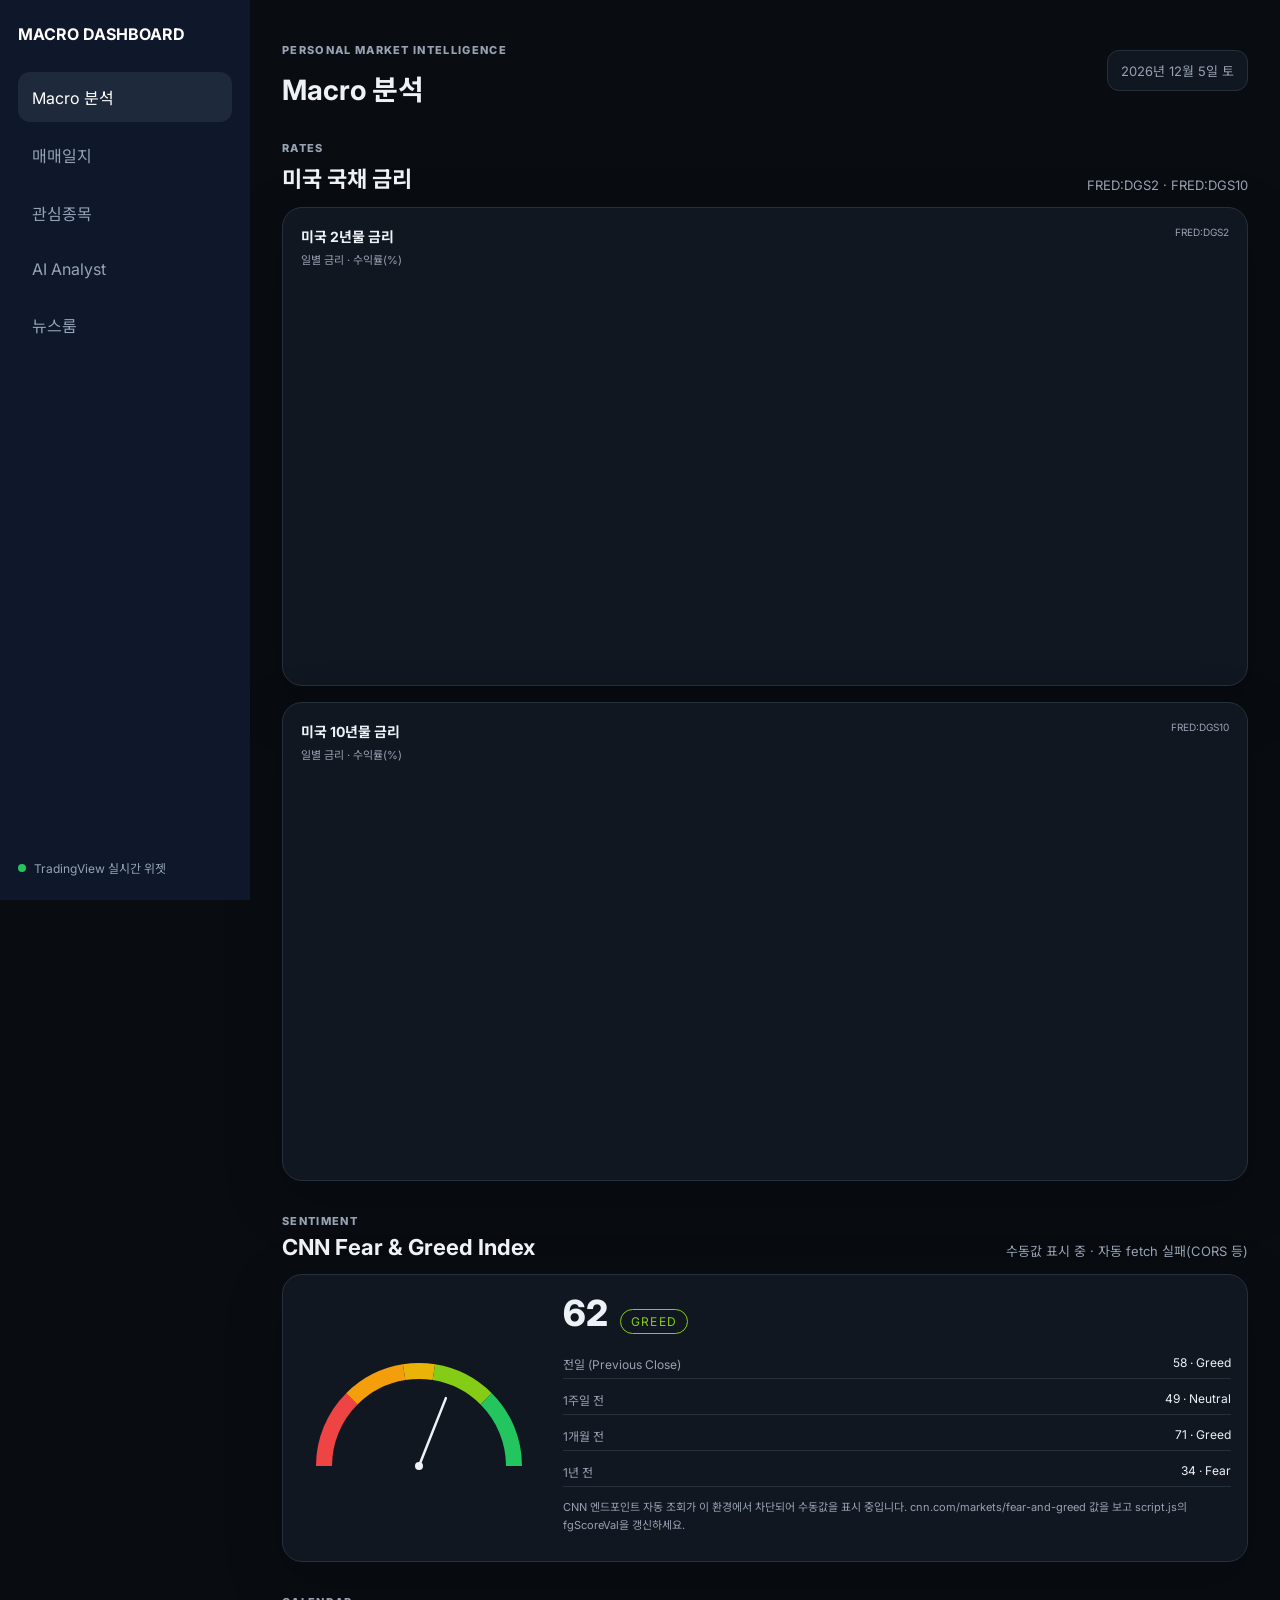
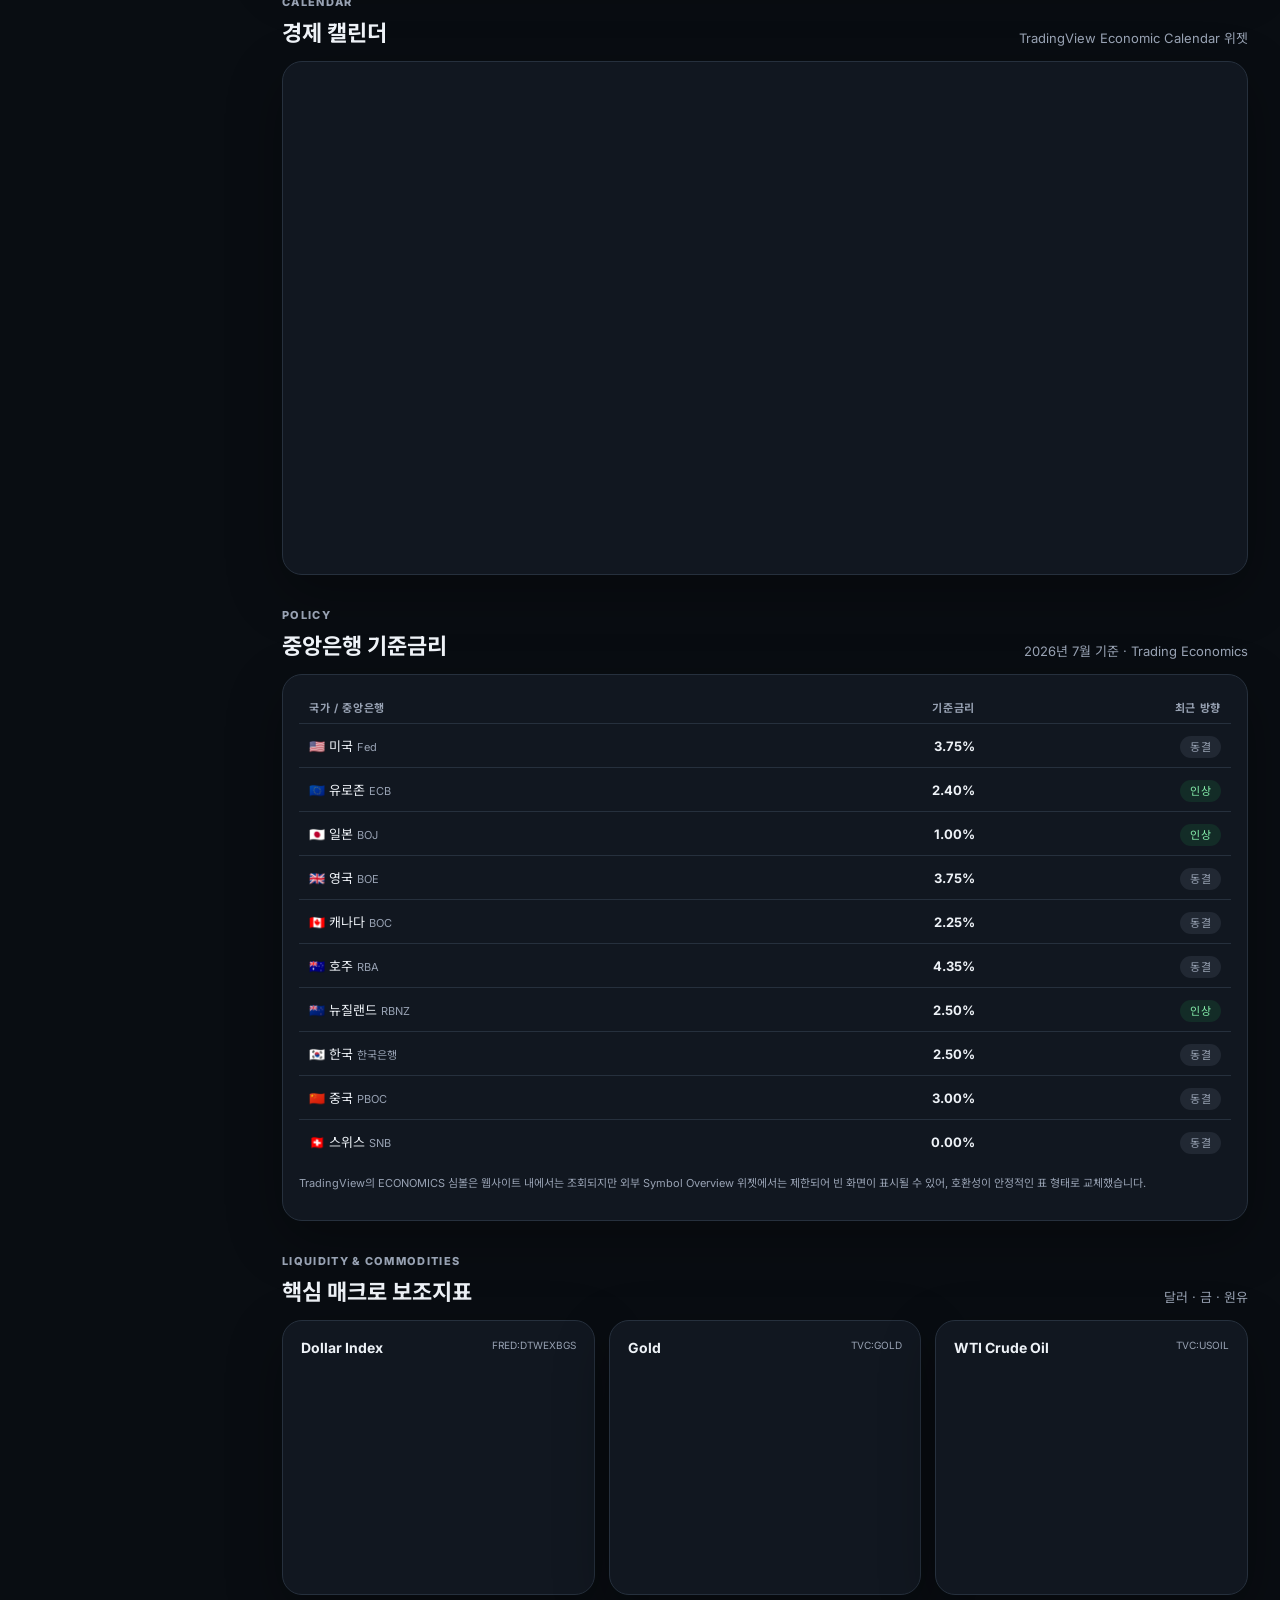
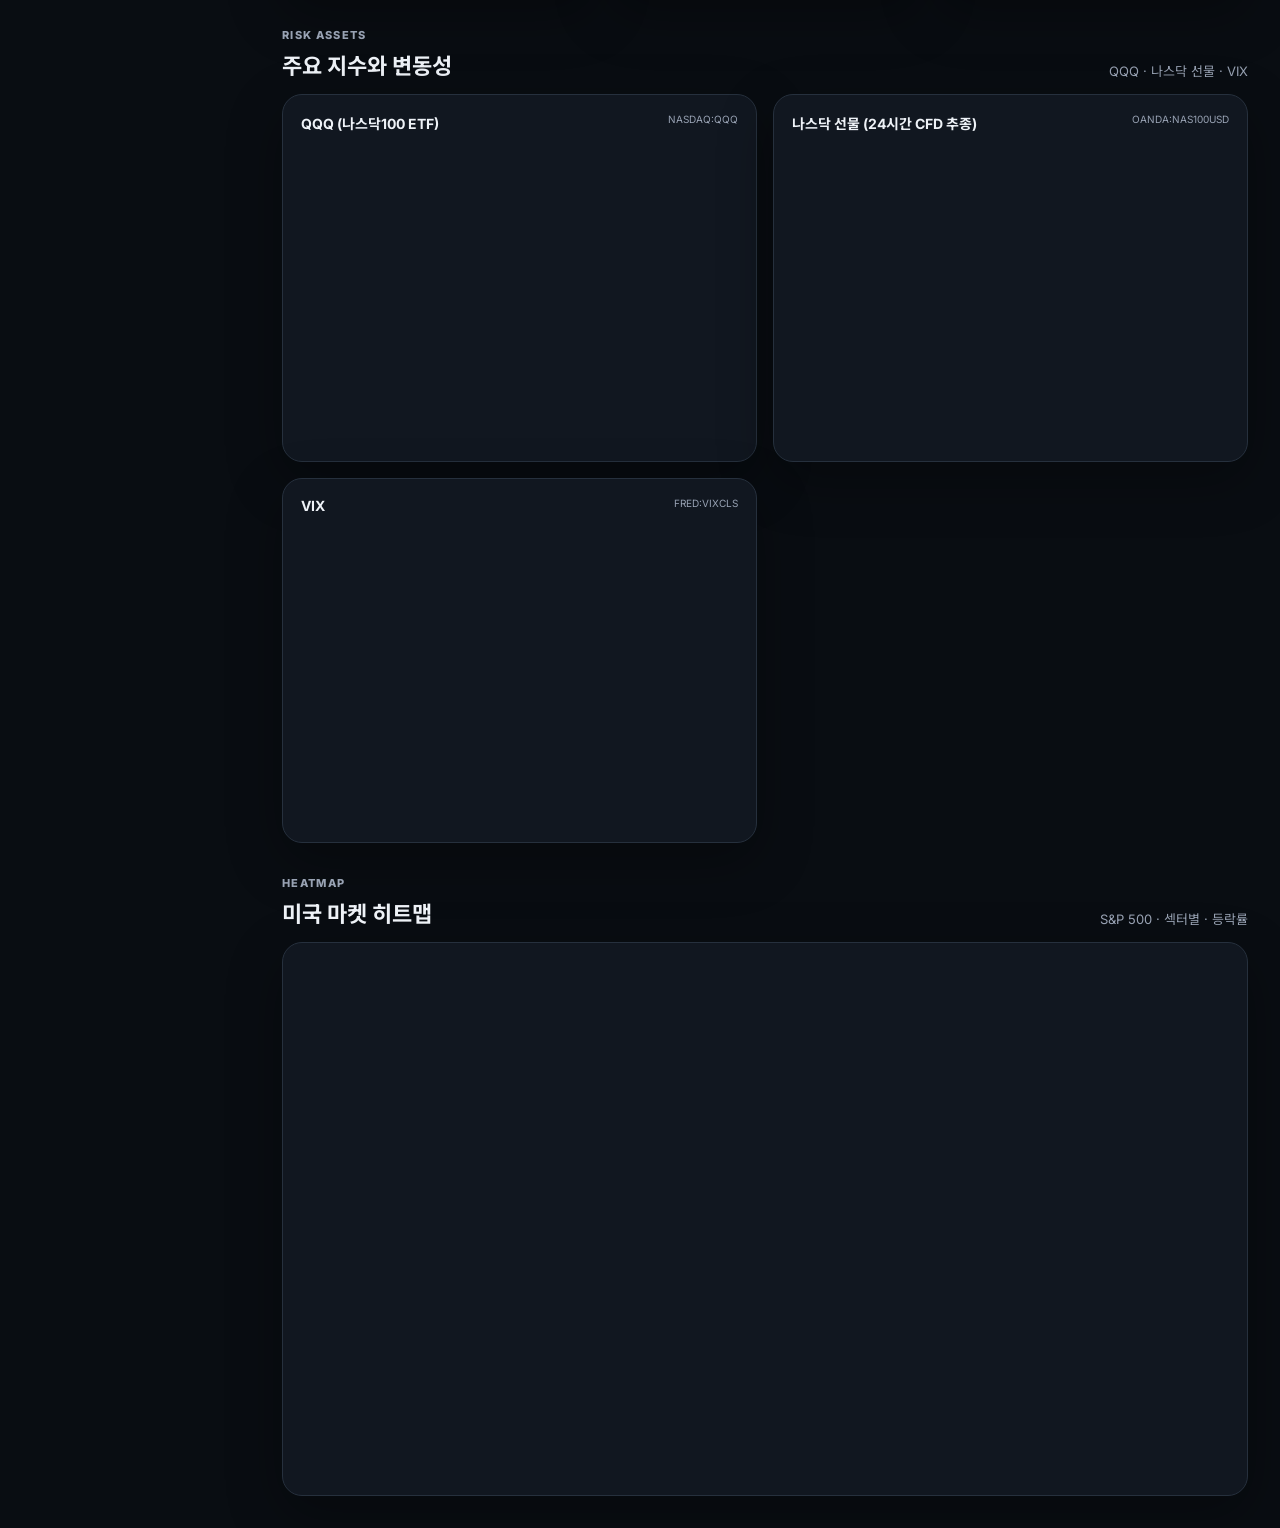
==== commit 3cbcf40f: "Add files via upload" ====
--- a/index.html
+++ b/index.html
@@ -135,8 +135,6 @@
 </div>
 <span class="subtle">FRED:DGS2 · FRED:DGS10</span>
 </div>
-
-
 <div class="chart-card rate-card">
 <div class="chart-label">
 <div>
@@ -316,7 +314,6 @@
 </div>
 </div>
 </div>
-
 <div class="chart-card mini-card">
 <div class="chart-label"><strong>Gold</strong><span>TVC:GOLD</span></div>
 <div class="canvas-box mini-box">
@@ -365,7 +362,6 @@
 </div>
 </div>
 </div>
-
 </div>
 </section>
 <section class="section-block">
@@ -378,37 +374,25 @@
 </div>
 <div class="risk-grid">
 <div class="chart-card">
-<div class="chart-label"><strong>QQQ (나스닥100 ETF)</strong><span>NASDAQ:QQQ · MA20(SMA)/60(EMA)/200(WMA) · ADX</span></div>
+<div class="chart-label"><strong>QQQ (나스닥100 ETF)</strong><span>NASDAQ:QQQ</span></div>
 <div class="canvas-box risk-box">
 <div class="tradingview-widget-container" style="height:100%;width:100%">
 <div class="tradingview-widget-container__widget"></div>
-<script async="" src="https://s3.tradingview.com/external-embedding/embed-widget-advanced-chart.js" type="text/javascript">
-                {
-                "autosize": true,
-                "symbol": "NASDAQ:QQQ",
-                "interval": "D",
-                "timezone": "Asia/Seoul",
-                "theme": "dark",
-                "style": "1",
-                "locale": "kr",
-                "hide_top_toolbar": true,
-                "hide_legend": false,
-                "save_image": false,
-                "calendar": false,
-                "studies": [
-                  "MASimple@tv-basicstudies",
-                  "MAExp@tv-basicstudies",
-                  "MAWeighted@tv-basicstudies",
-                  "ADX@tv-basicstudies"
-                ],
-                "studies_overrides": {
-                  "moving average.length": 20,
-                  "moving average exponential.length": 60,
-                  "moving average weighted.length": 200
-                },
-                "support_host": "https://www.tradingview.com"
-                }
-                </script>
+<script async="" src="https://s3.tradingview.com/external-embedding/embed-widget-advanced-chart.js" type="text/javascript">{
+  "autosize": true,
+  "symbol": "NASDAQ:QQQ",
+  "interval": "D",
+  "timezone": "Asia/Seoul",
+  "theme": "dark",
+  "style": "1",
+  "locale": "kr",
+  "hide_top_toolbar": true,
+  "hide_legend": false,
+  "save_image": false,
+  "calendar": false,
+  "studies": [],
+  "support_host": "https://www.tradingview.com"
+}</script>
 </div>
 </div>
 </div>
@@ -445,8 +429,6 @@
 </div>
 </div>
 </div>
-
-
 <div class="chart-card">
 <div class="chart-label"><strong>VIX</strong><span>FRED:VIXCLS</span></div>
 <div class="canvas-box risk-box">
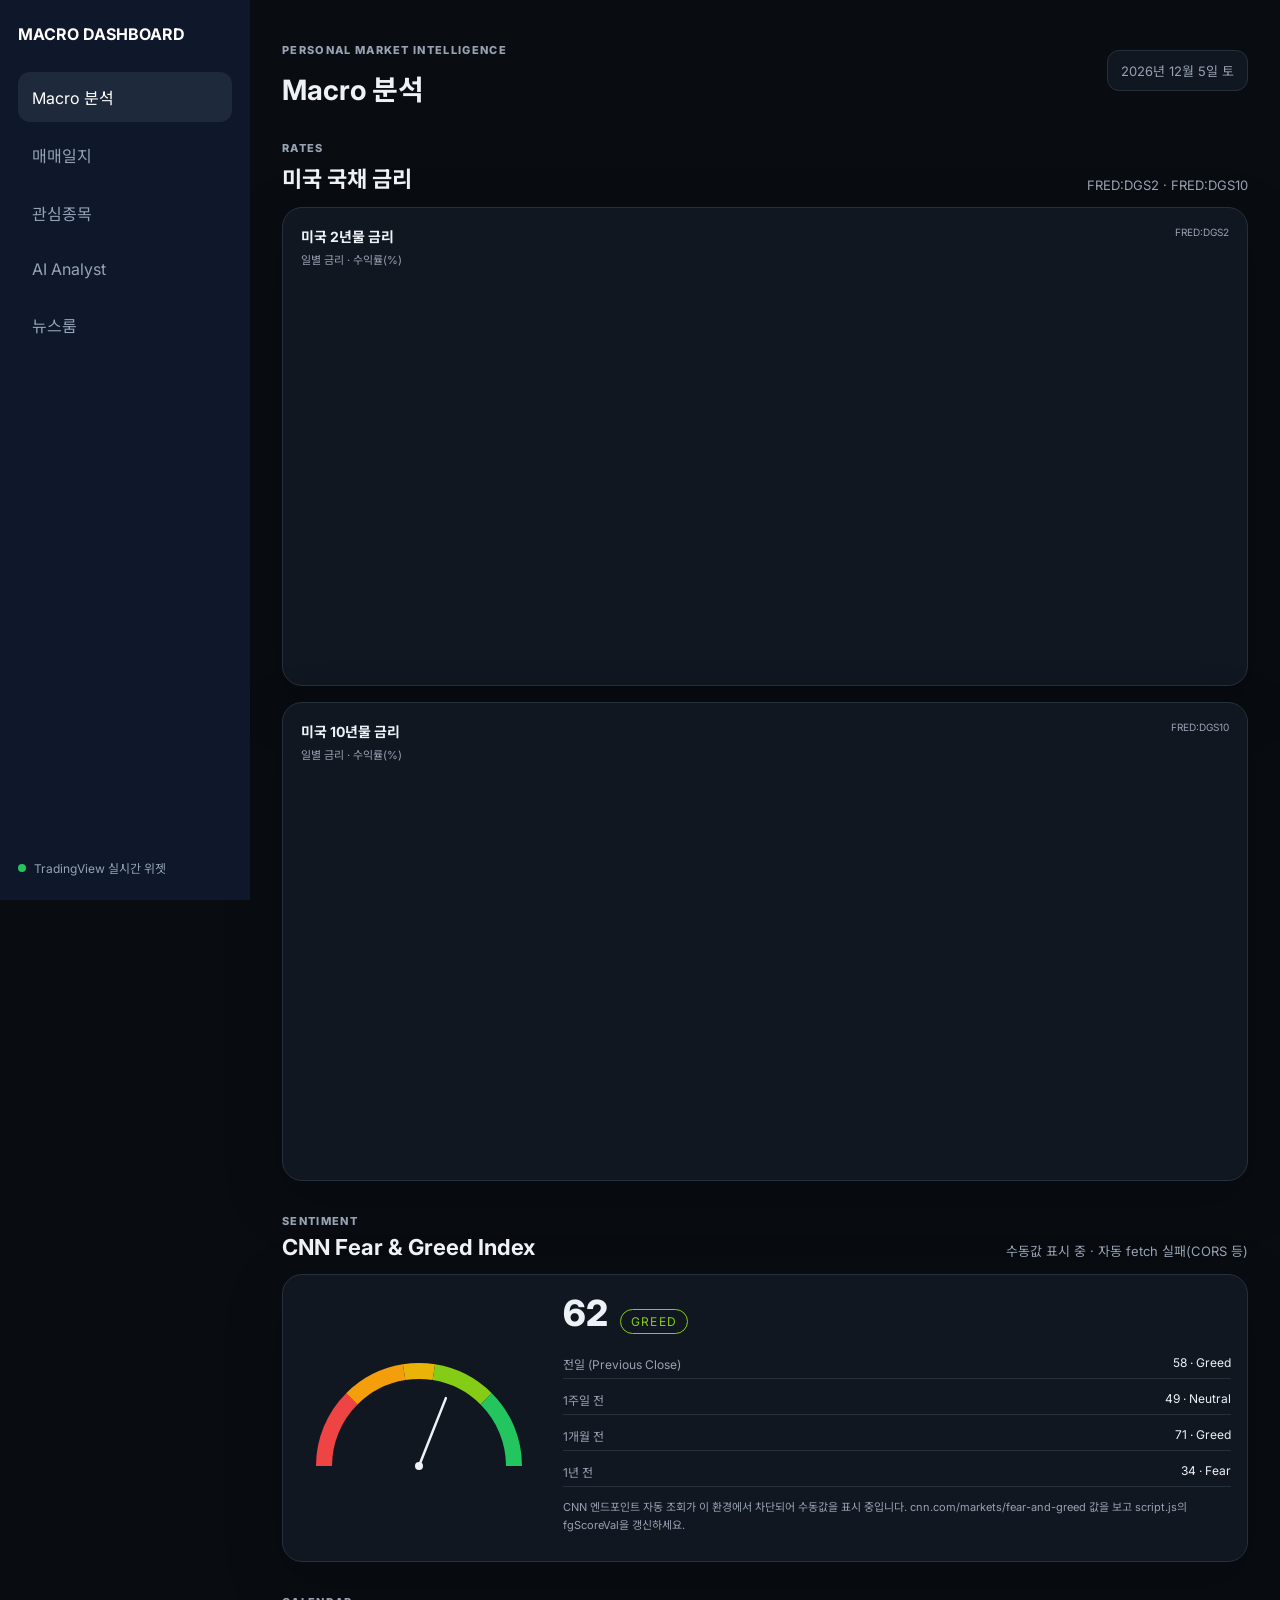
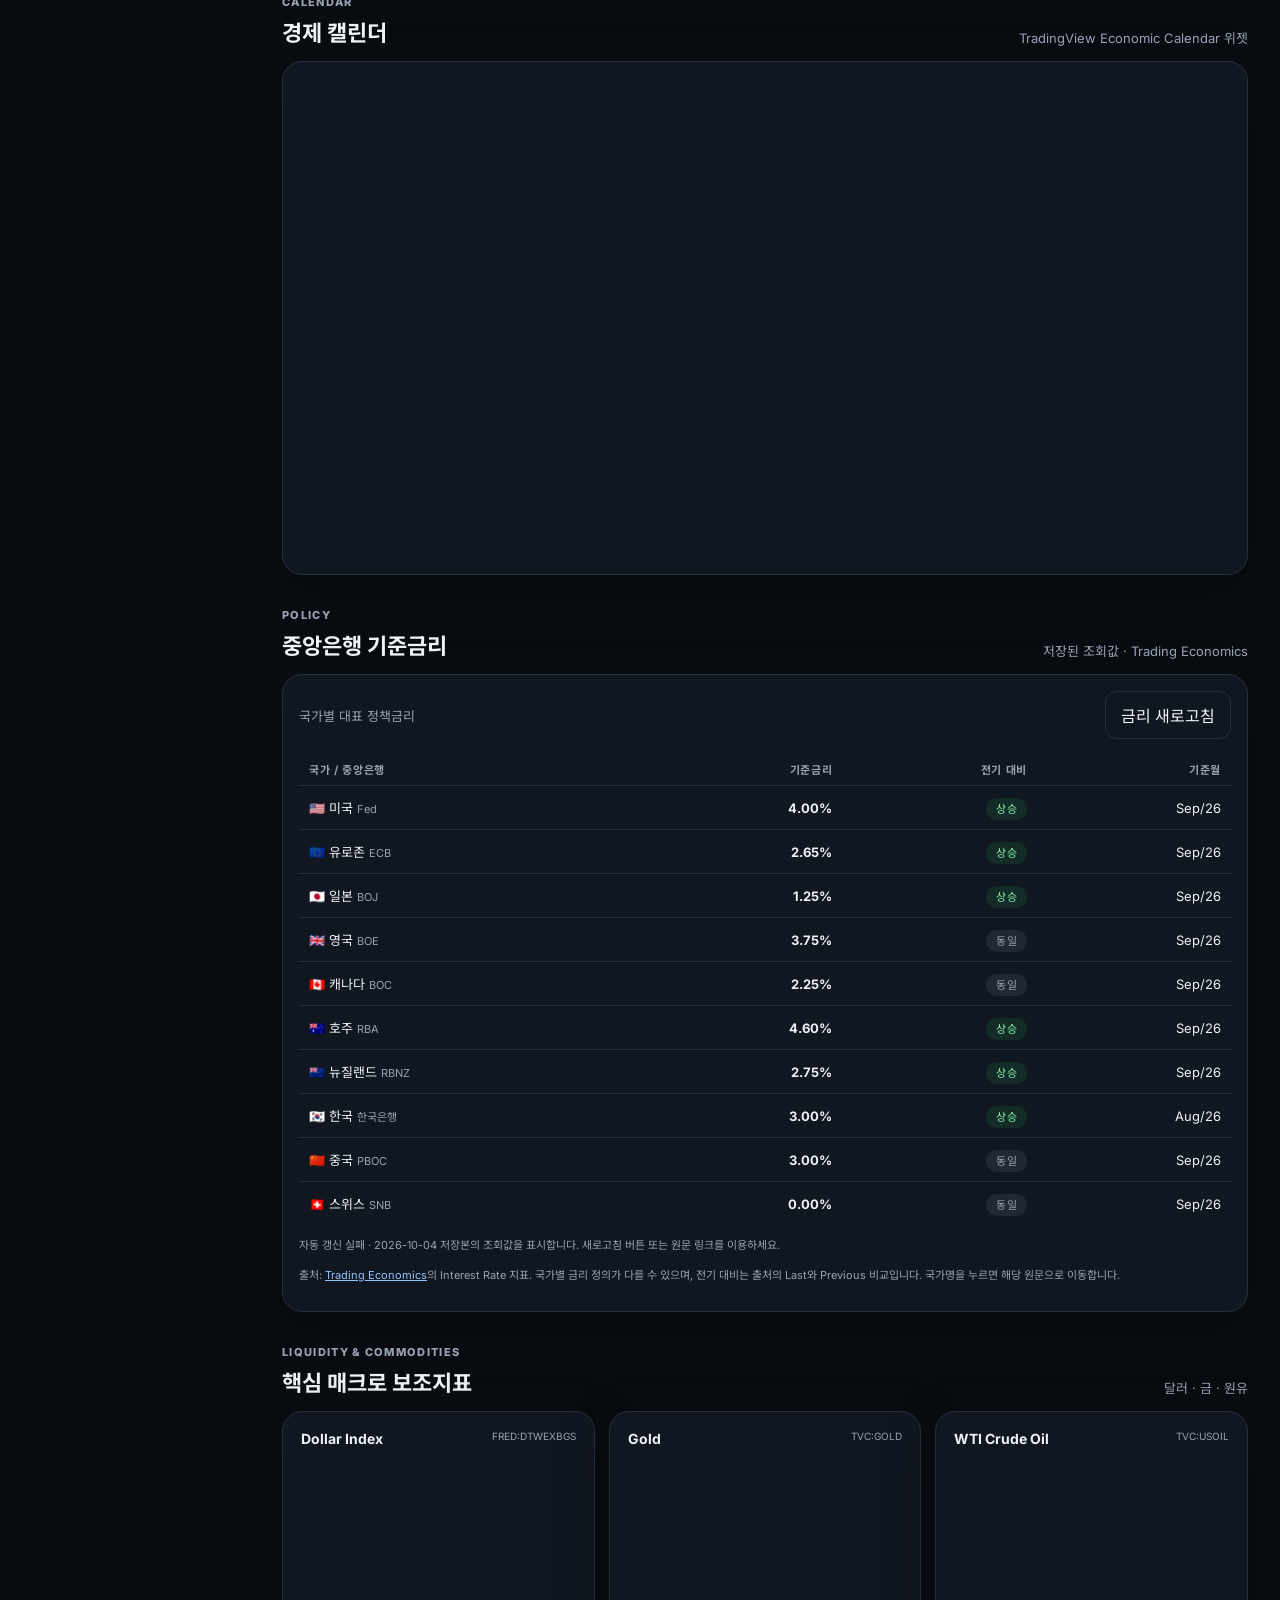
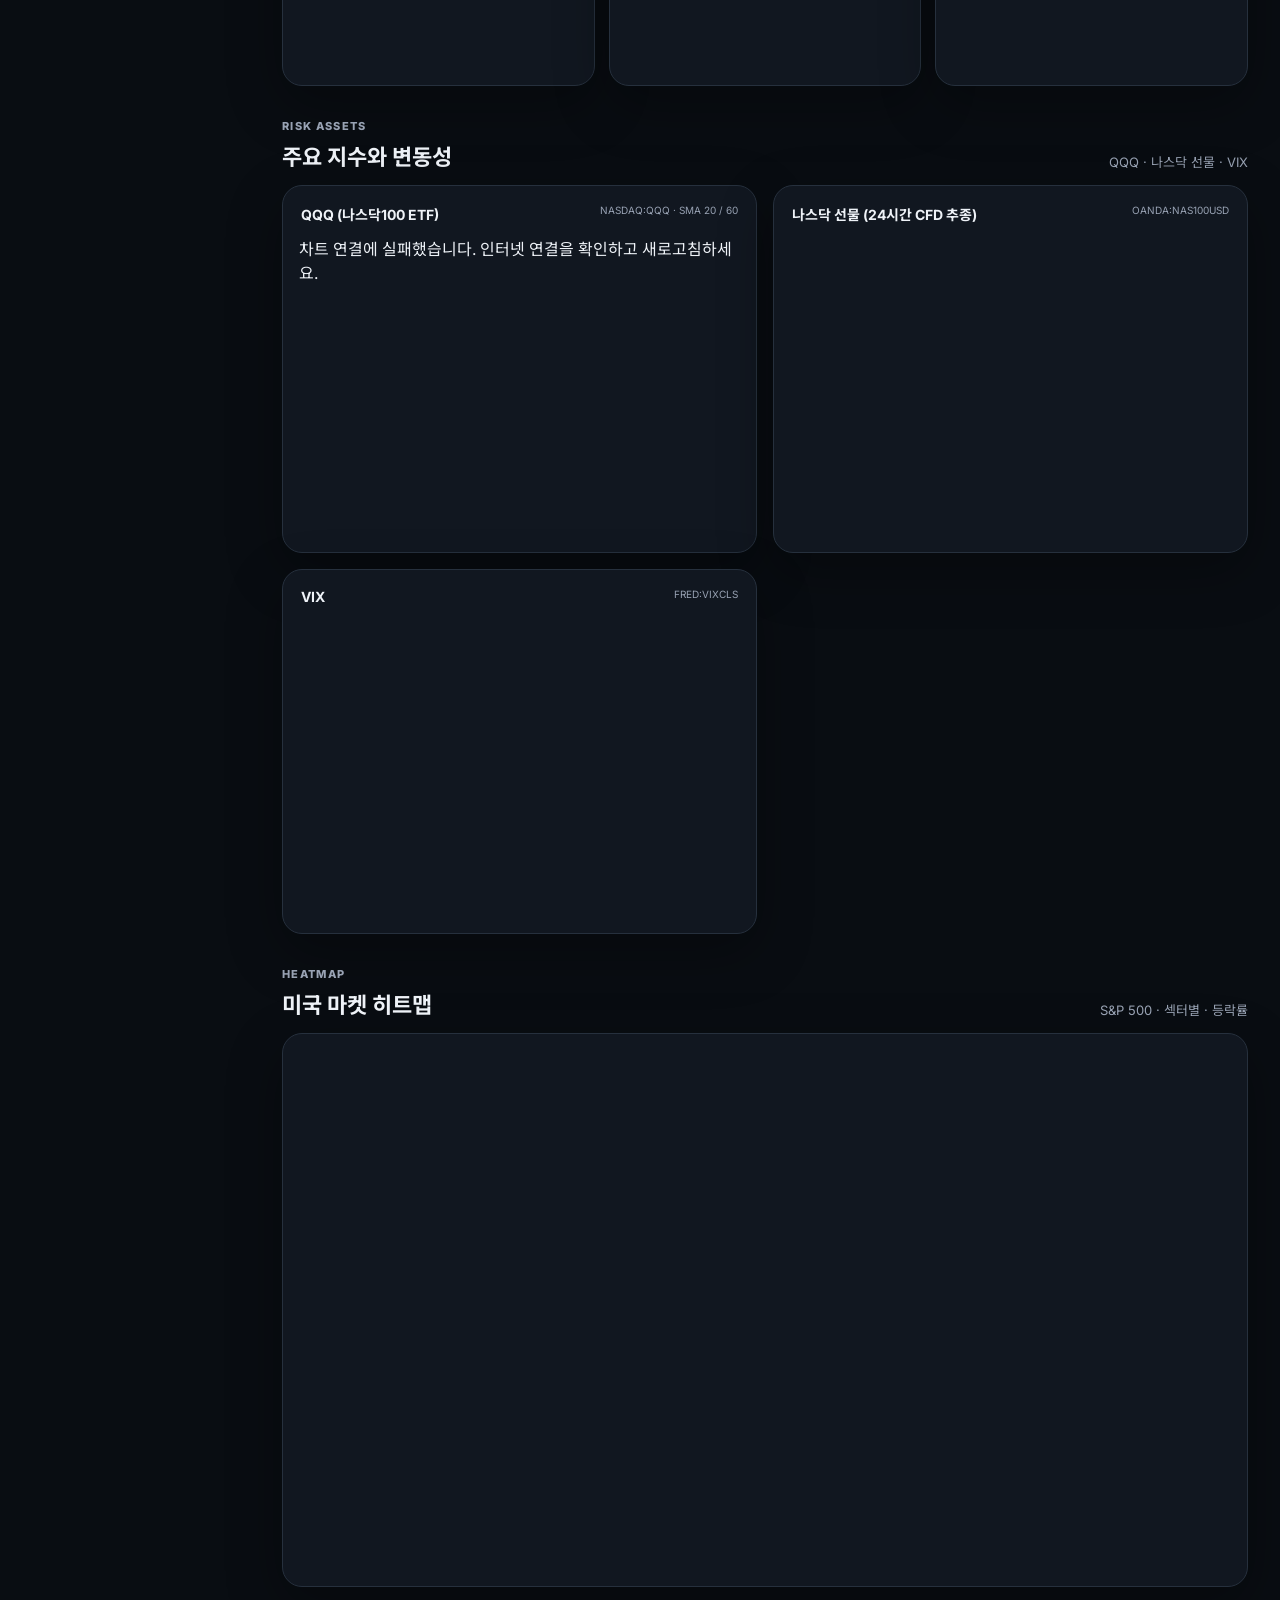
==== commit 5bbe6ac4: "Add files via upload" ====
--- a/index.html
+++ b/index.html
@@ -247,39 +247,9 @@
 </div>
 </section>
 <section class="section-block">
-<div class="section-title-row">
-<div>
-<span class="section-kicker">POLICY</span>
-<h3>중앙은행 기준금리</h3>
-</div>
-<span class="subtle">2026년 7월 기준 · Trading Economics</span>
-</div>
-<div class="chart-card">
-<div style="overflow-x:auto">
-<table class="cb-table">
-<thead>
-<tr>
-<th>국가 / 중앙은행</th>
-<th>기준금리</th>
-<th>최근 방향</th>
-</tr>
-</thead>
-<tbody>
-<tr><td>🇺🇸 미국 <span class="cb-bank">Fed</span></td><td><strong>3.75%</strong></td><td><span class="stance hold">동결</span></td></tr>
-<tr><td>🇪🇺 유로존 <span class="cb-bank">ECB</span></td><td><strong>2.40%</strong></td><td><span class="stance hike">인상</span></td></tr>
-<tr><td>🇯🇵 일본 <span class="cb-bank">BOJ</span></td><td><strong>1.00%</strong></td><td><span class="stance hike">인상</span></td></tr>
-<tr><td>🇬🇧 영국 <span class="cb-bank">BOE</span></td><td><strong>3.75%</strong></td><td><span class="stance hold">동결</span></td></tr>
-<tr><td>🇨🇦 캐나다 <span class="cb-bank">BOC</span></td><td><strong>2.25%</strong></td><td><span class="stance hold">동결</span></td></tr>
-<tr><td>🇦🇺 호주 <span class="cb-bank">RBA</span></td><td><strong>4.35%</strong></td><td><span class="stance hold">동결</span></td></tr>
-<tr><td>🇳🇿 뉴질랜드 <span class="cb-bank">RBNZ</span></td><td><strong>2.50%</strong></td><td><span class="stance hike">인상</span></td></tr>
-<tr><td>🇰🇷 한국 <span class="cb-bank">한국은행</span></td><td><strong>2.50%</strong></td><td><span class="stance hold">동결</span></td></tr>
-<tr><td>🇨🇳 중국 <span class="cb-bank">PBOC</span></td><td><strong>3.00%</strong></td><td><span class="stance hold">동결</span></td></tr>
-<tr><td>🇨🇭 스위스 <span class="cb-bank">SNB</span></td><td><strong>0.00%</strong></td><td><span class="stance hold">동결</span></td></tr>
-</tbody>
-</table>
-</div>
-<p class="fg-note">TradingView의 ECONOMICS 심볼은 웹사이트 내에서는 조회되지만 외부 Symbol Overview 위젯에서는 제한되어 빈 화면이 표시될 수 있어, 호환성이 안정적인 표 형태로 교체했습니다.</p>
-</div>
+<div class="section-title-row"><div><span class="section-kicker">POLICY</span><h3>중앙은행 기준금리</h3></div><span class="subtle" id="policyRateMeta">자동 갱신 · Trading Economics</span></div>
+<div class="chart-card"><div style="display:flex;justify-content:space-between;align-items:center;gap:12px;margin-bottom:14px;flex-wrap:wrap"><span class="subtle">국가별 대표 정책금리</span><button type="button" id="refreshPolicyRates" class="secondary-btn">금리 새로고침</button></div><div style="overflow-x:auto"><table class="cb-table"><thead><tr><th>국가 / 중앙은행</th><th>기준금리</th><th>전기 대비</th><th>기준월</th></tr></thead><tbody id="policyRatesBody"><tr><td>🇺🇸 미국 <span class="cb-bank">Fed</span></td><td><strong>4.00%</strong></td><td><span class="stance hike">상승</span></td><td>Sep/26</td></tr><tr><td>🇪🇺 유로존 <span class="cb-bank">ECB</span></td><td><strong>2.65%</strong></td><td><span class="stance hike">상승</span></td><td>Sep/26</td></tr><tr><td>🇯🇵 일본 <span class="cb-bank">BOJ</span></td><td><strong>1.25%</strong></td><td><span class="stance hike">상승</span></td><td>Sep/26</td></tr><tr><td>🇬🇧 영국 <span class="cb-bank">BOE</span></td><td><strong>3.75%</strong></td><td><span class="stance hold">동일</span></td><td>Sep/26</td></tr><tr><td>🇨🇦 캐나다 <span class="cb-bank">BOC</span></td><td><strong>2.25%</strong></td><td><span class="stance hold">동일</span></td><td>Sep/26</td></tr><tr><td>🇦🇺 호주 <span class="cb-bank">RBA</span></td><td><strong>4.60%</strong></td><td><span class="stance hike">상승</span></td><td>Sep/26</td></tr><tr><td>🇳🇿 뉴질랜드 <span class="cb-bank">RBNZ</span></td><td><strong>2.75%</strong></td><td><span class="stance hike">상승</span></td><td>Sep/26</td></tr><tr><td>🇰🇷 한국 <span class="cb-bank">한국은행</span></td><td><strong>3.00%</strong></td><td><span class="stance hike">상승</span></td><td>Aug/26</td></tr><tr><td>🇨🇳 중국 <span class="cb-bank">PBOC</span></td><td><strong>3.00%</strong></td><td><span class="stance hold">동일</span></td><td>Sep/26</td></tr><tr><td>🇨🇭 스위스 <span class="cb-bank">SNB</span></td><td><strong>0.00%</strong></td><td><span class="stance hold">동일</span></td><td>Sep/26</td></tr></tbody></table></div>
+<p class="fg-note" id="policyRateStatus" role="status">2026-10-04 확인한 조회값 · 자동 갱신 확인 중</p><p class="fg-note">출처: <a href="https://tradingeconomics.com/country-list/interest-rate?continent=world" target="_blank" rel="noopener noreferrer" style="color:#93c5fd">Trading Economics</a>의 Interest Rate 지표. 국가별 금리 정의가 다를 수 있으며, 전기 대비는 출처의 Last와 Previous 비교입니다. 국가명을 누르면 해당 원문으로 이동합니다.</p></div>
 </section>
 <section class="section-block">
 <div class="section-title-row">
@@ -374,25 +344,11 @@
 </div>
 <div class="risk-grid">
 <div class="chart-card">
-<div class="chart-label"><strong>QQQ (나스닥100 ETF)</strong><span>NASDAQ:QQQ</span></div>
+<div class="chart-label"><strong>QQQ (나스닥100 ETF)</strong><span>NASDAQ:QQQ · SMA 20 / 60</span></div>
 <div class="canvas-box risk-box">
 <div class="tradingview-widget-container" style="height:100%;width:100%">
-<div class="tradingview-widget-container__widget"></div>
-<script async="" src="https://s3.tradingview.com/external-embedding/embed-widget-advanced-chart.js" type="text/javascript">{
-  "autosize": true,
-  "symbol": "NASDAQ:QQQ",
-  "interval": "D",
-  "timezone": "Asia/Seoul",
-  "theme": "dark",
-  "style": "1",
-  "locale": "kr",
-  "hide_top_toolbar": true,
-  "hide_legend": false,
-  "save_image": false,
-  "calendar": false,
-  "studies": [],
-  "support_host": "https://www.tradingview.com"
-}</script>
+<div id="qqqMovingAverageChart" style="width:100%;height:100%"></div>
+
 </div>
 </div>
 </div>
@@ -990,6 +946,98 @@
 // ---- Central bank policy rates: 위 HTML에 TradingView Market Overview 위젯으로 직접 임베드됨 (아래 JS 불필요) ----
 
 
+
+function initializeQqqMovingAverages(){
+  const target=document.getElementById('qqqMovingAverageChart');
+  if(!target)return;
+  const config={"autosize": true, "symbol": "NASDAQ:QQQ", "interval": "D", "timezone": "Asia/Seoul", "theme": "dark", "style": "1", "locale": "kr", "hide_top_toolbar": false, "hide_legend": false, "save_image": false, "calendar": false, "studies": [{"id": "MASimple@tv-basicstudies", "inputs": {"length": 20}}, {"id": "MASimple@tv-basicstudies", "inputs": {"length": 60}}], "support_host": "https://www.tradingview.com", "container_id": "qqqMovingAverageChart", "hide_side_toolbar": true, "allow_symbol_change": false, "enable_publishing": false, "studies_overrides": {"moving average.ma.linewidth": 2, "moving average.ma.color": "#fbbf24", "moving average_1.ma.linewidth": 2, "moving average_1.ma.color": "#38bdf8"}};
+  function createChart(){
+    try{new TradingView.widget(config);}
+    catch{target.textContent='QQQ 차트를 불러오지 못했습니다. 페이지를 새로고침하세요.';}
+  }
+  if(window.TradingView && typeof window.TradingView.widget==='function'){createChart();return;}
+  const loader=document.createElement('script');
+  loader.src='https://s3.tradingview.com/tv.js';
+  loader.onload=createChart;
+  loader.onerror=()=>{target.textContent='차트 연결에 실패했습니다. 인터넷 연결을 확인하고 새로고침하세요.';};
+  document.head.appendChild(loader);
+}
+initializeQqqMovingAverages();
+
+const POLICY_SNAPSHOT_DATE="2026-10-04";
+const POLICY_SNAPSHOT={"switzerland":{"current":0,"previous":0,"reference":"Sep/26"},"japan":{"current":1.25,"previous":1,"reference":"Sep/26"},"canada":{"current":2.25,"previous":2.25,"reference":"Sep/26"},"euro-area":{"current":2.65,"previous":2.4,"reference":"Sep/26"},"new-zealand":{"current":2.75,"previous":2.5,"reference":"Sep/26"},"china":{"current":3,"previous":3,"reference":"Sep/26"},"south-korea":{"current":3,"previous":2.75,"reference":"Aug/26"},"united-kingdom":{"current":3.75,"previous":3.75,"reference":"Sep/26"},"united-states":{"current":4,"previous":3.75,"reference":"Sep/26"},"australia":{"current":4.6,"previous":4.35,"reference":"Sep/26"}};
+const POLICY_SOURCE='https://tradingeconomics.com/country-list/interest-rate?continent=world';
+const POLICY_COUNTRIES=[
+ {key:'united-states',name:'🇺🇸 미국',bank:'Fed'},
+ {key:'euro-area',name:'🇪🇺 유로존',bank:'ECB'},
+ {key:'japan',name:'🇯🇵 일본',bank:'BOJ'},
+ {key:'united-kingdom',name:'🇬🇧 영국',bank:'BOE'},
+ {key:'canada',name:'🇨🇦 캐나다',bank:'BOC'},
+ {key:'australia',name:'🇦🇺 호주',bank:'RBA'},
+ {key:'new-zealand',name:'🇳🇿 뉴질랜드',bank:'RBNZ'},
+ {key:'south-korea',name:'🇰🇷 한국',bank:'한국은행'},
+ {key:'china',name:'🇨🇳 중국',bank:'PBOC'},
+ {key:'switzerland',name:'🇨🇭 스위스',bank:'SNB'}
+];
+function policyCellText(html){return html.replace(/<[^>]*>/g,' ').replace(/&nbsp;|&#160;/g,' ').replace(/\s+/g,' ').trim();}
+function parsePolicyTable(html){
+ const result={};
+ for(const match of html.matchAll(/<tr\b[^>]*>([\s\S]*?)<\/tr>/gi)){
+  const country=POLICY_COUNTRIES.find(c=>new RegExp('href=["\'](?:https://tradingeconomics\\.com)?/'+c.key+'/interest-rate(?:[?#][^"\']*)?["\']','i').test(match[1]));
+  if(!country)continue;
+  const cells=[...match[1].matchAll(/<td\b[^>]*>([\s\S]*?)<\/td>/gi)].map(m=>policyCellText(m[1]));
+  if(cells.length<5||cells[4]!=='%')continue;
+  const current=Number(cells[1].replace(/,/g,'')),previous=Number(cells[2].replace(/,/g,''));
+  if(!cells[1]||!cells[2]||!Number.isFinite(current)||!Number.isFinite(previous)||Math.abs(current)>100||Math.abs(previous)>100||!/^\w{3}\/\d{2,4}$/.test(cells[3]))continue;
+  result[country.key]={current,previous,reference:cells[3]};
+ }
+ if(Object.keys(result).length!==POLICY_COUNTRIES.length)throw Error('중앙은행 금리 응답 형식이 바뀌었거나 일부 국가 값이 없습니다.');
+ return result;
+}
+function validPolicyData(data){return data&&POLICY_COUNTRIES.every(c=>data[c.key]&&Number.isFinite(data[c.key].current)&&Number.isFinite(data[c.key].previous)&&typeof data[c.key].reference==='string'&&/^\w{3}\/\d{2,4}$/.test(data[c.key].reference));}
+function escapePolicyText(value){return String(value).replace(/[&<>"']/g,c=>({'&':'&amp;','<':'&lt;','>':'&gt;','"':'&quot;',"'":'&#39;'}[c]));}
+let policyData=POLICY_SNAPSHOT;
+let policyLastChecked=0;
+let policyBusy=false;
+function renderPolicyTable(){
+ const body=document.getElementById('policyRatesBody');if(!body)return;
+ body.innerHTML=POLICY_COUNTRIES.map(c=>{
+  const r=policyData[c.key],delta=r.current-r.previous;
+  const stance=delta>0?'hike':delta<0?'cut':'hold',text=delta>0?'상승':delta<0?'하락':'동일';
+  return '<tr><td><a href="https://tradingeconomics.com/'+c.key+'/interest-rate" target="_blank" rel="noopener noreferrer" style="color:inherit;text-decoration:none">'+c.name+'</a> <span class="cb-bank">'+c.bank+'</span></td><td><strong>'+r.current.toFixed(2)+'%</strong></td><td><span class="stance '+stance+'">'+text+'</span></td><td>'+escapePolicyText(r.reference)+'</td></tr>';
+ }).join('');
+}
+async function refreshPolicyRates(){
+ if(policyBusy)return;policyBusy=true;
+ const button=document.getElementById('refreshPolicyRates'),status=document.getElementById('policyRateStatus');
+ button.disabled=true;status.textContent='최신 기준금리 조회 중…';
+ try{
+  let fresh,lastError;
+  const nonce=Math.floor(Date.now()/60000);
+  const urls=[POLICY_SOURCE+'&_='+nonce,'https://api.allorigins.win/raw?url='+encodeURIComponent(POLICY_SOURCE+'&_='+nonce)];
+  for(const url of urls){
+   try{const response=await fetch(url,{cache:'no-store',signal:AbortSignal.timeout(10000)});if(!response.ok)throw Error('조회 오류');fresh=parsePolicyTable(await response.text());break;}catch(e){lastError=e;}
+  }
+  if(!fresh)throw lastError;
+  policyData=fresh;policyLastChecked=Date.now();renderPolicyTable();
+  try{localStorage.setItem('bj-policy-rates-v1',JSON.stringify({data:fresh,checkedAt:policyLastChecked}));}catch{}
+  document.getElementById('policyRateMeta').textContent='자동 갱신 · Trading Economics';
+  status.textContent='마지막 조회: '+new Intl.DateTimeFormat('ko-KR',{dateStyle:'medium',timeStyle:'short',timeZone:'Asia/Seoul'}).format(policyLastChecked)+' · 기준월은 국가별 표 참조';
+ }catch{
+  const date=policyLastChecked?new Intl.DateTimeFormat('ko-KR',{dateStyle:'medium',timeStyle:'short',timeZone:'Asia/Seoul'}).format(policyLastChecked):POLICY_SNAPSHOT_DATE+' 저장본';
+  status.textContent='자동 갱신 실패 · '+date+'의 조회값을 표시합니다. 새로고침 버튼 또는 원문 링크를 이용하세요.';
+  document.getElementById('policyRateMeta').textContent='저장된 조회값 · Trading Economics';
+ }finally{policyBusy=false;button.disabled=false;}
+}
+function initializePolicyRates(){
+ try{const cached=JSON.parse(localStorage.getItem('bj-policy-rates-v1'));if(cached&&validPolicyData(cached.data)&&Number.isFinite(cached.checkedAt)&&cached.checkedAt>=Date.parse(POLICY_SNAPSHOT_DATE+'T00:00:00Z')&&cached.checkedAt<=Date.now()){policyData=cached.data;policyLastChecked=cached.checkedAt;}}catch{}
+ renderPolicyTable();
+ document.getElementById('refreshPolicyRates').onclick=refreshPolicyRates;
+ refreshPolicyRates();
+ setInterval(()=>{if(!document.hidden)refreshPolicyRates();},6*60*60*1000);
+ document.addEventListener('visibilitychange',()=>{if(!document.hidden&&Date.now()-policyLastChecked>60*60*1000)refreshPolicyRates();});
+}
+initializePolicyRates();
 </script>
 </body>
 </html>
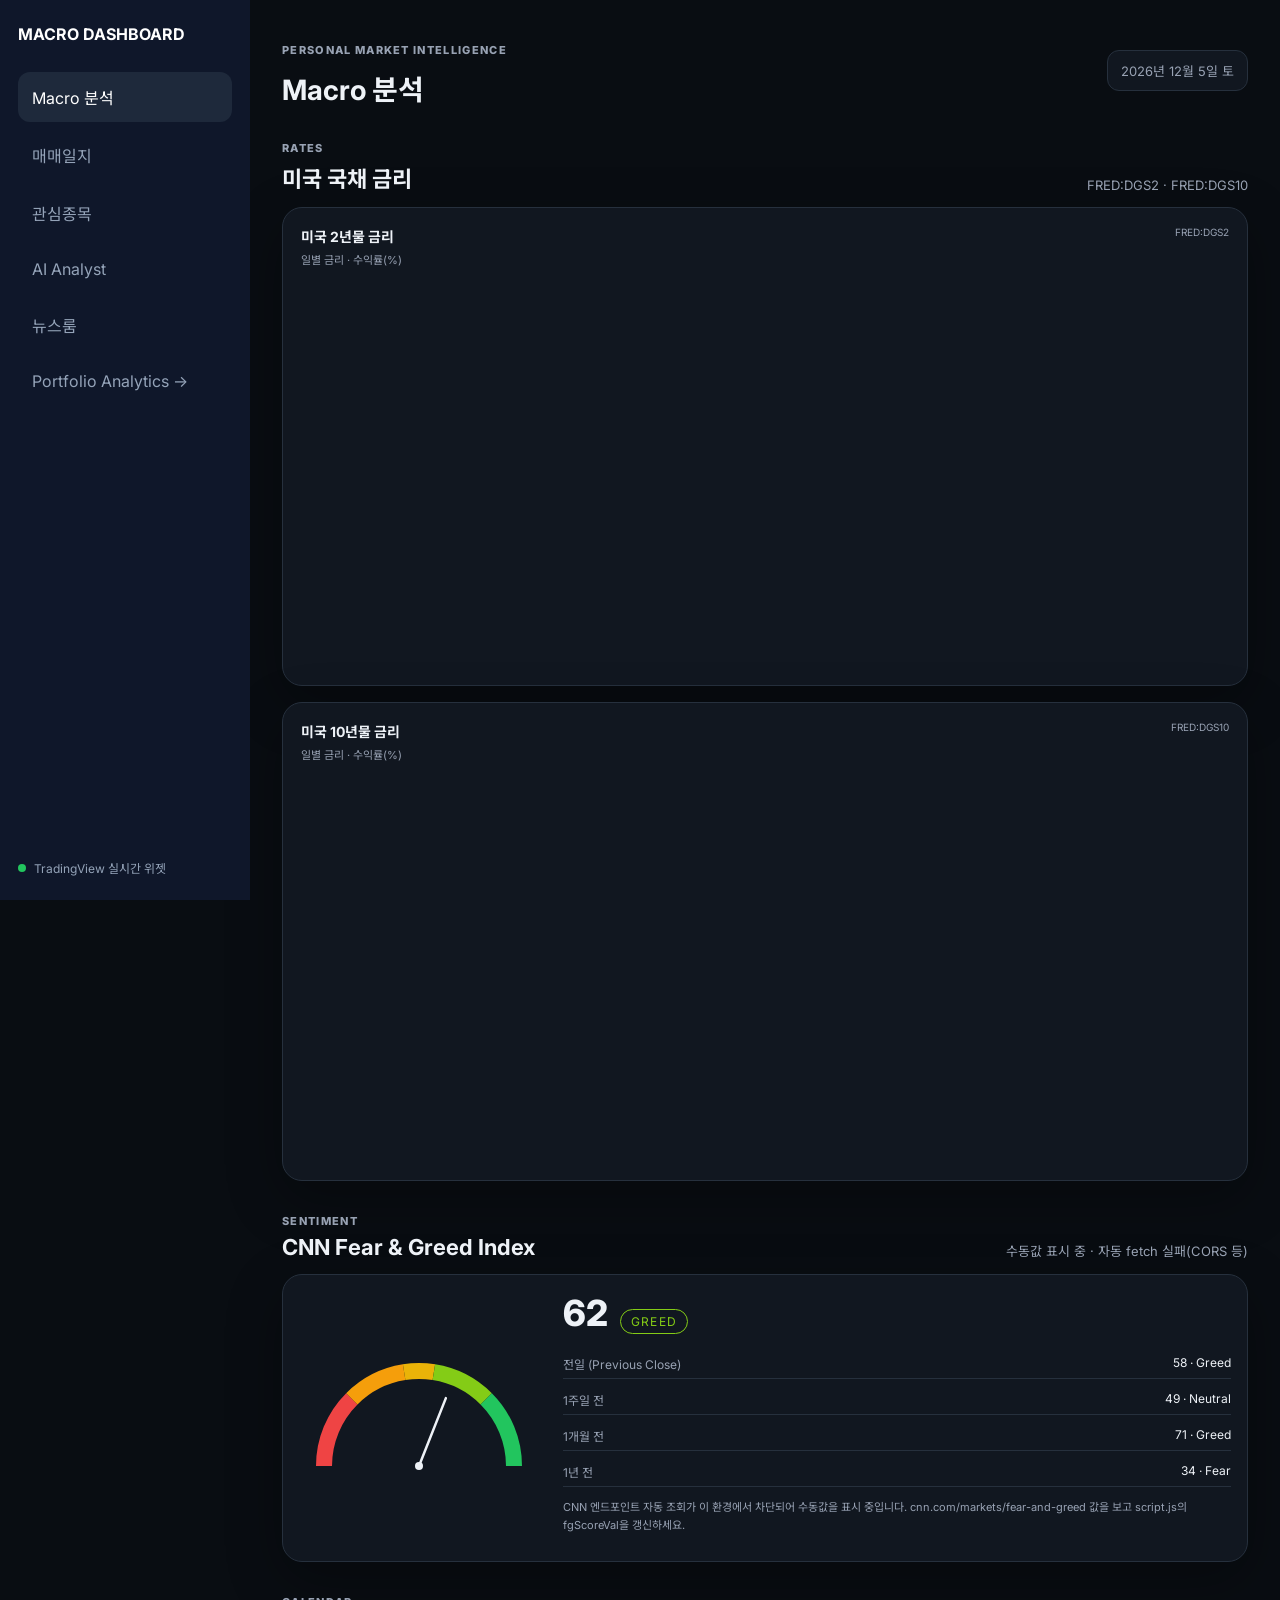
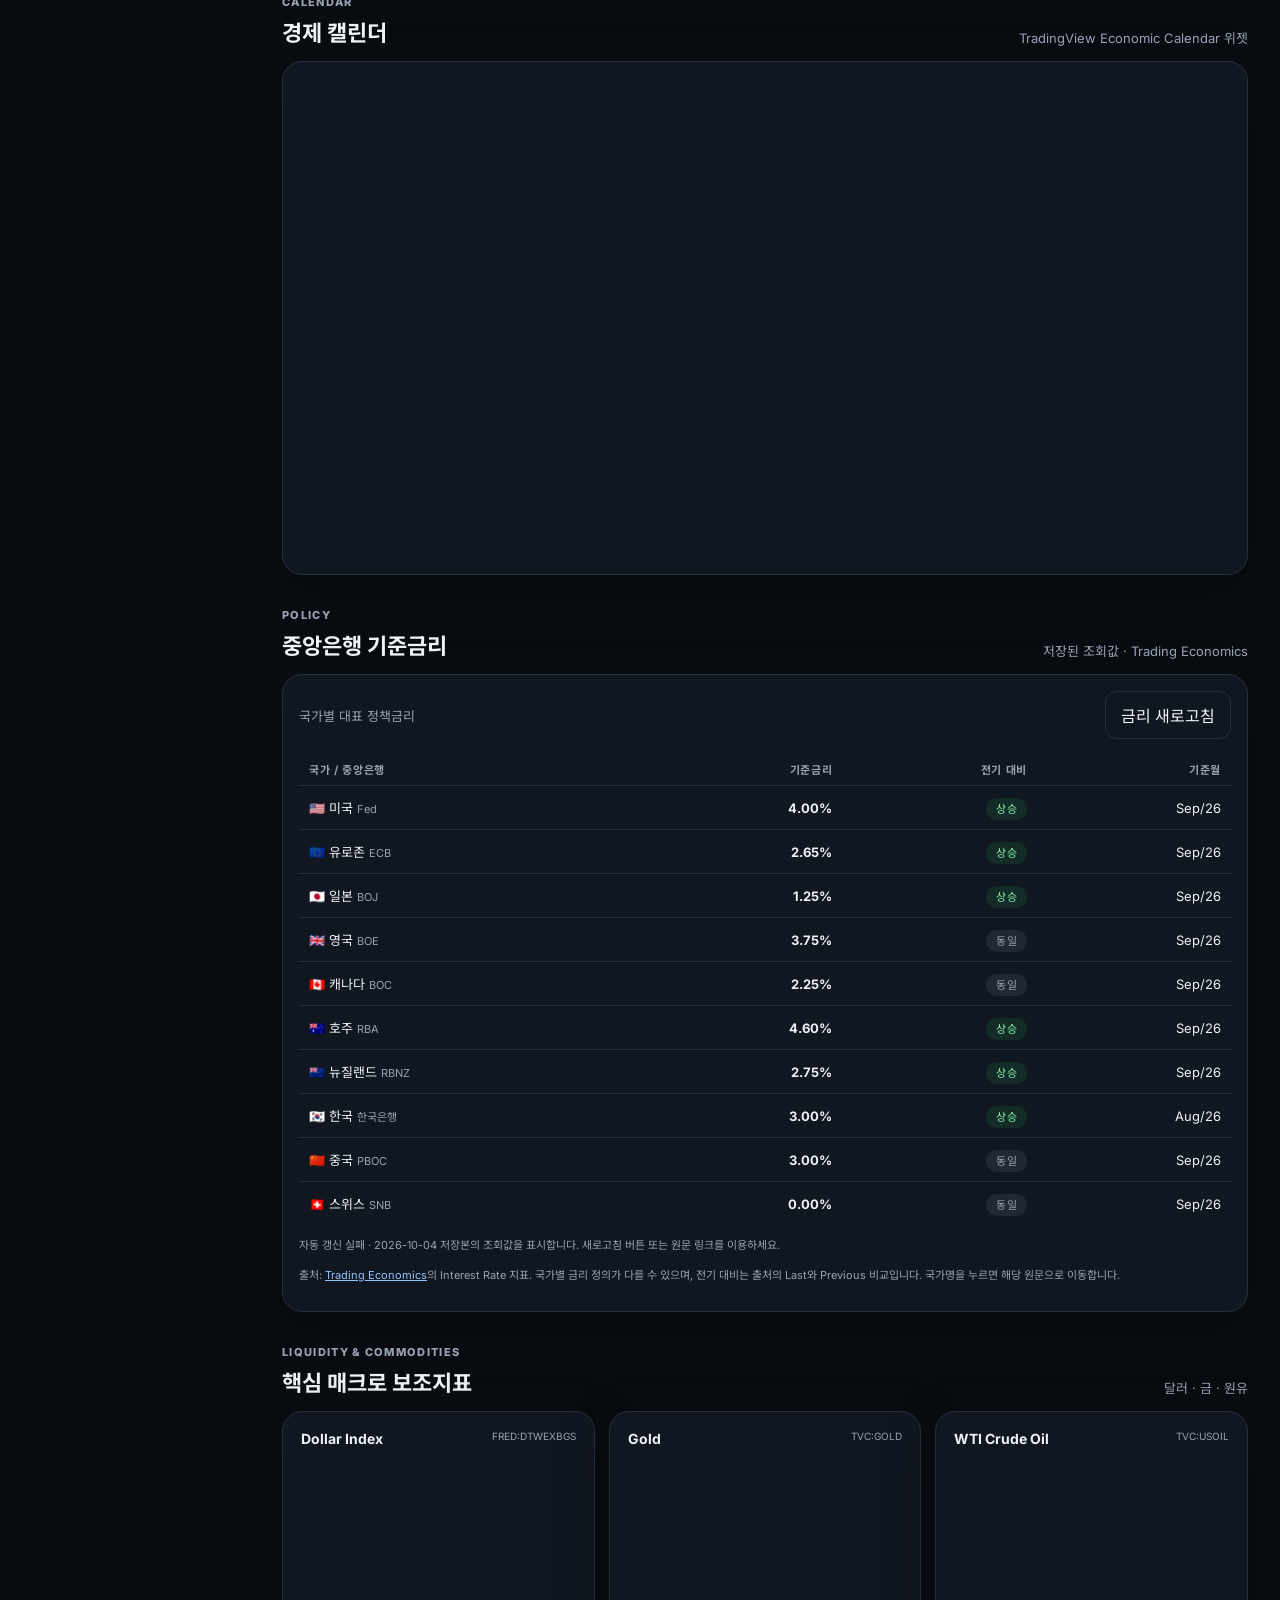
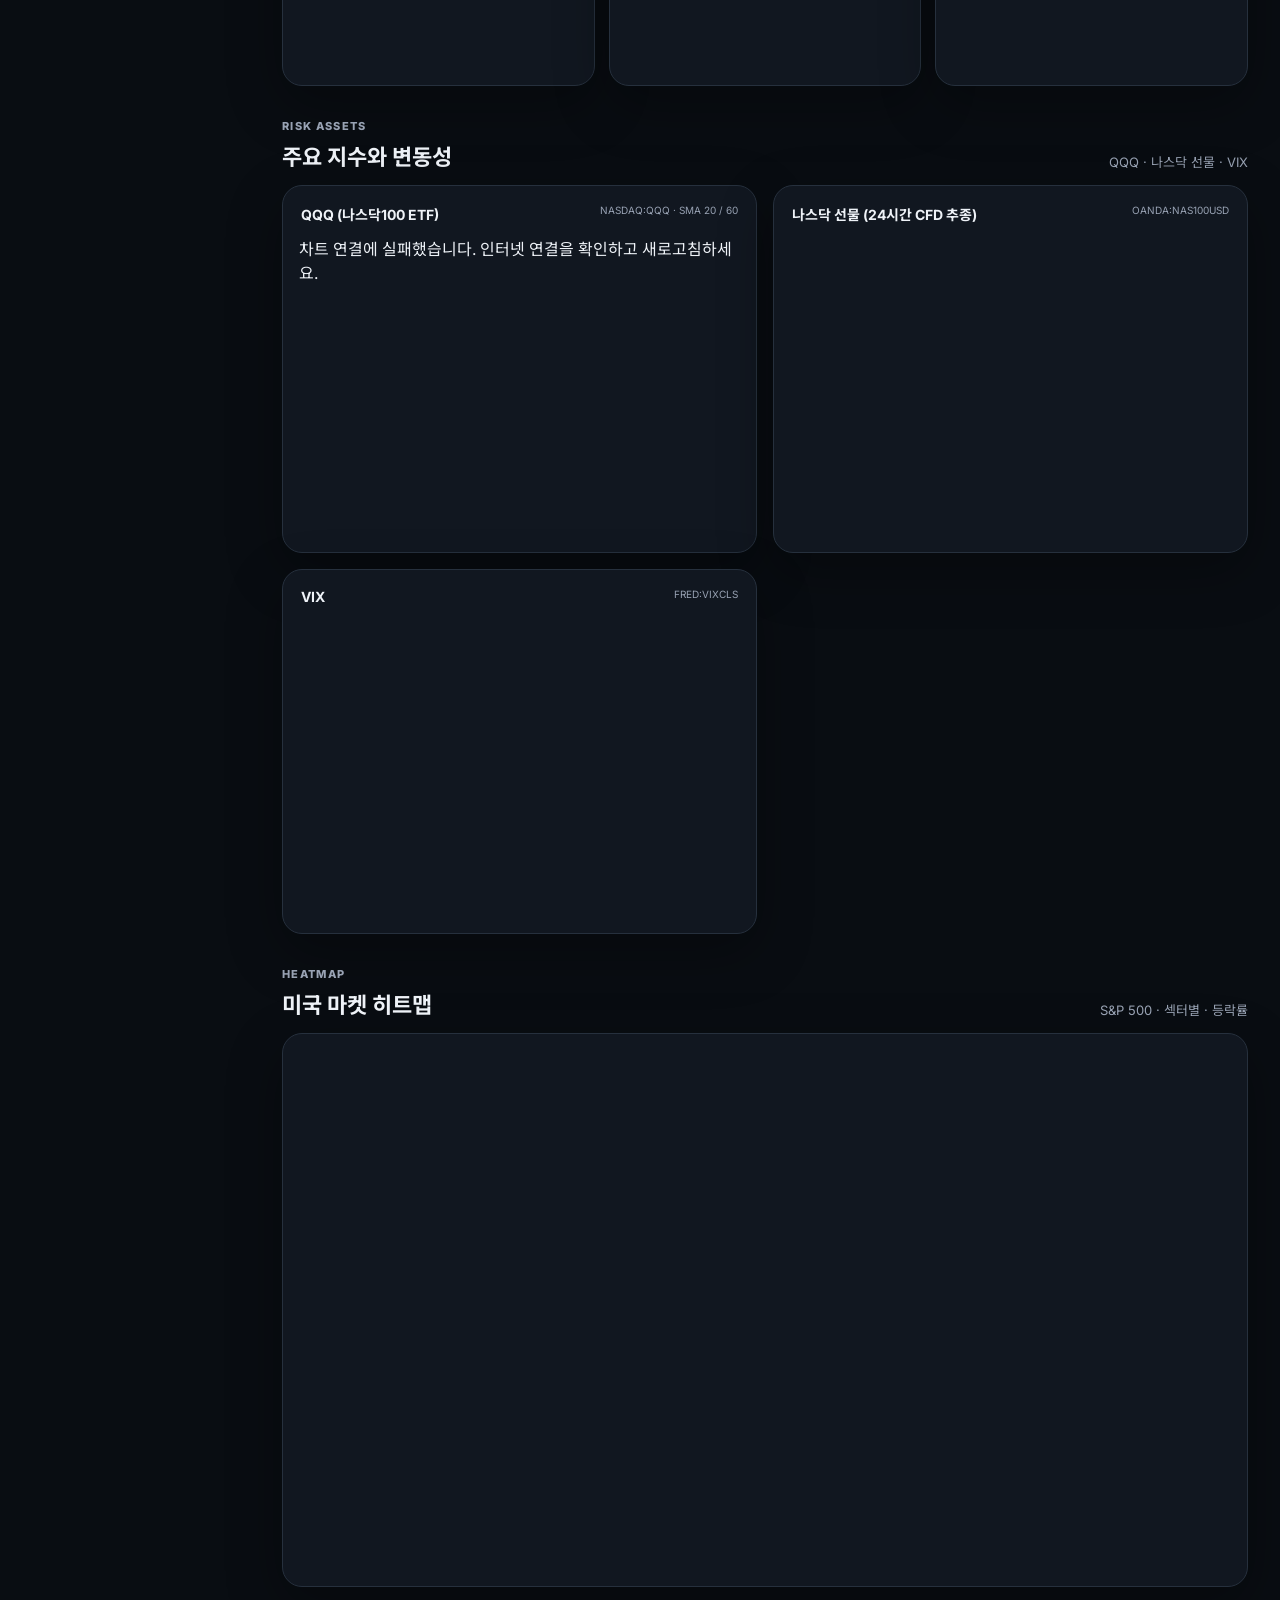
==== commit 8da6be66: "Add files via upload" ====
--- a/index.html
+++ b/index.html
@@ -108,6 +108,7 @@
 <button class="nav-btn" data-page="watchlist">관심종목</button>
 <button class="nav-btn" data-page="ai">AI Analyst</button>
 <button class="nav-btn" data-page="news">뉴스룸</button>
+<a href="./portfolio-analytics.html" class="nav-btn" style="display:block;text-decoration:none;">Portfolio Analytics →</a>
 </nav>
 <div class="sidebar-bottom">
 <div class="status-row">
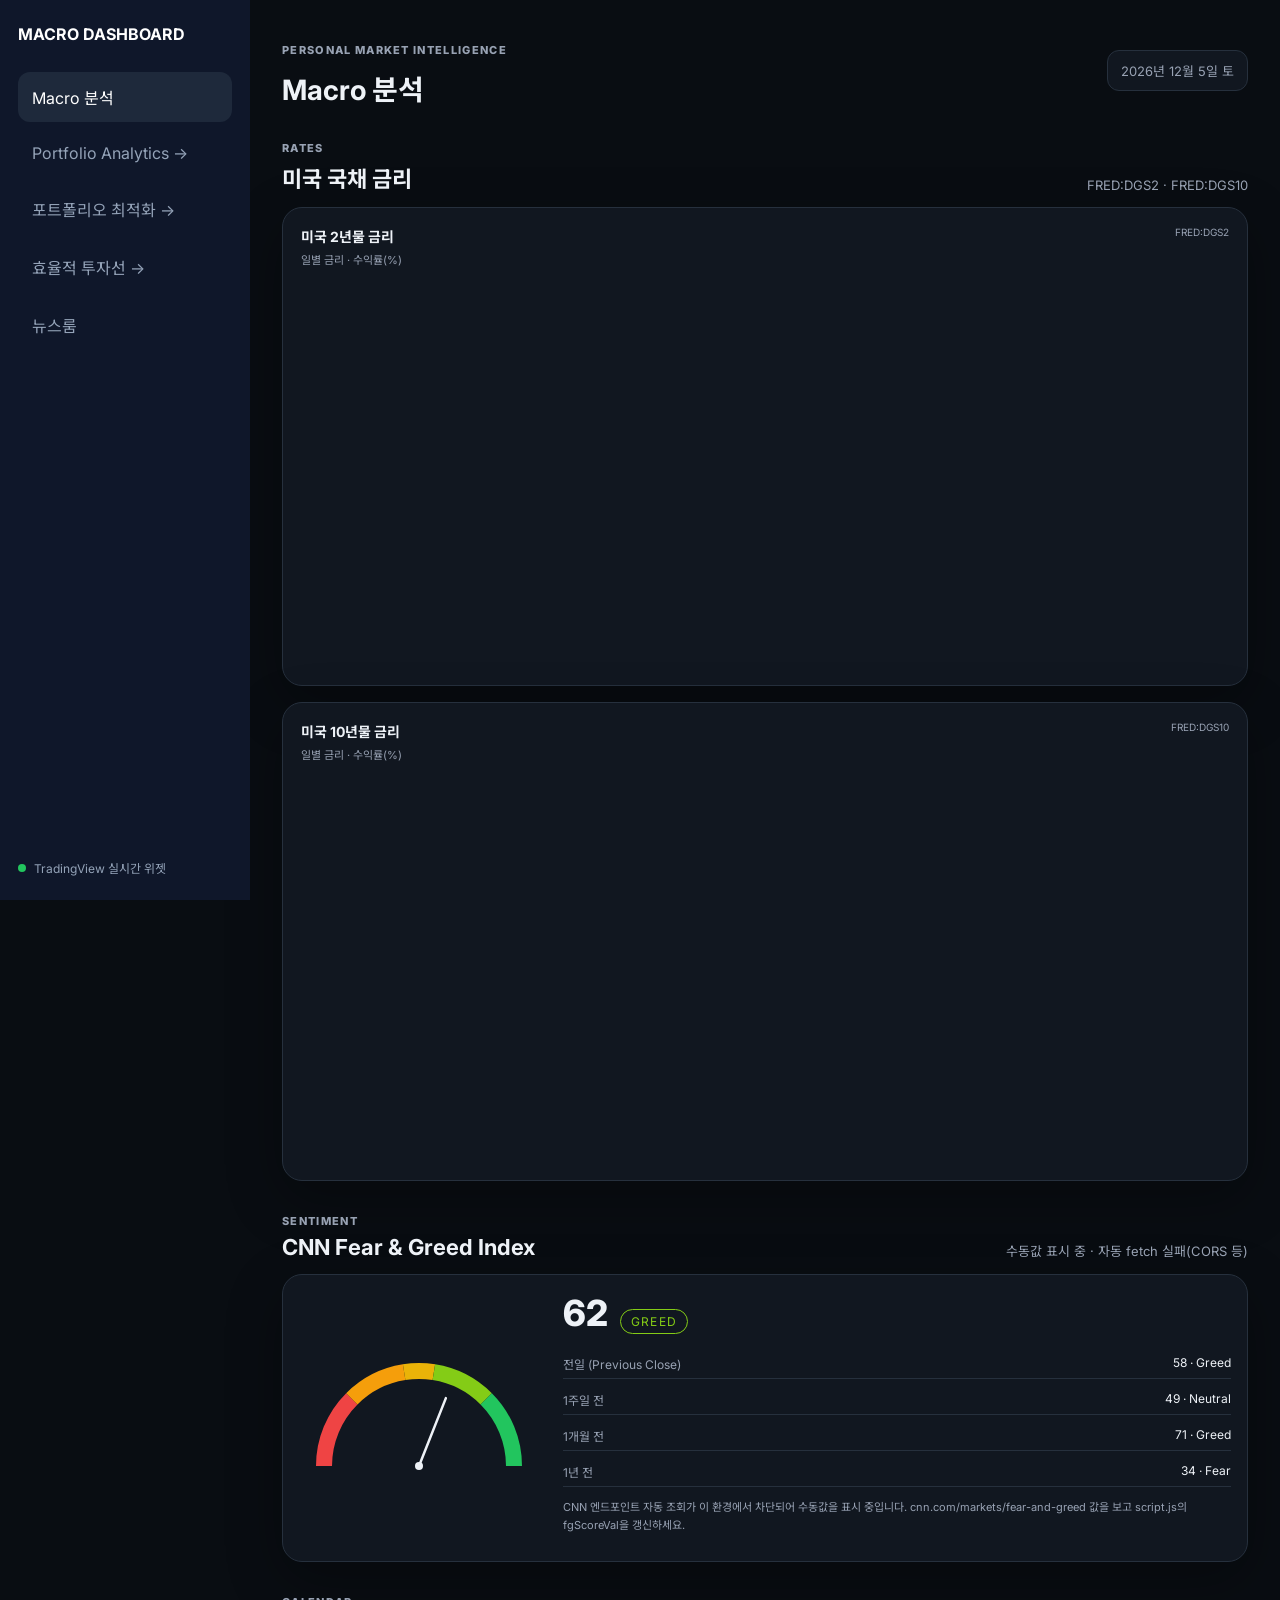
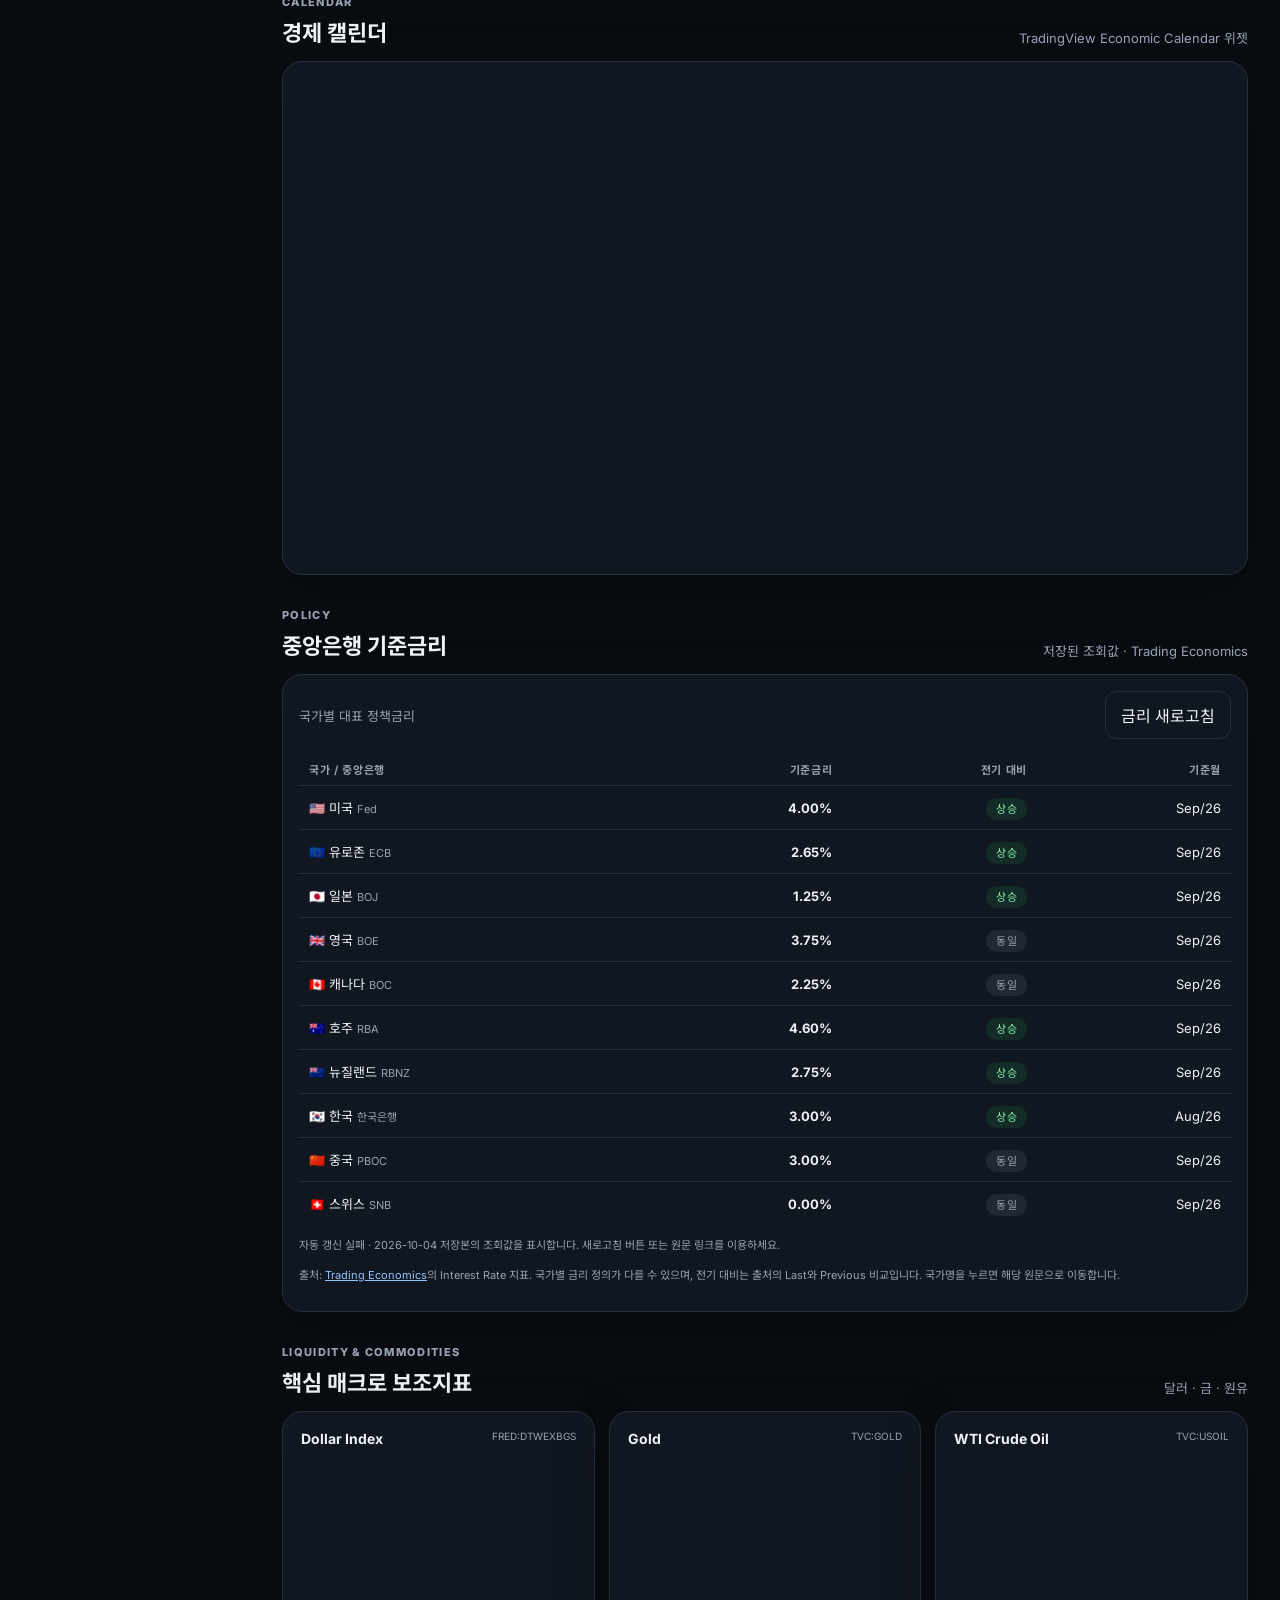
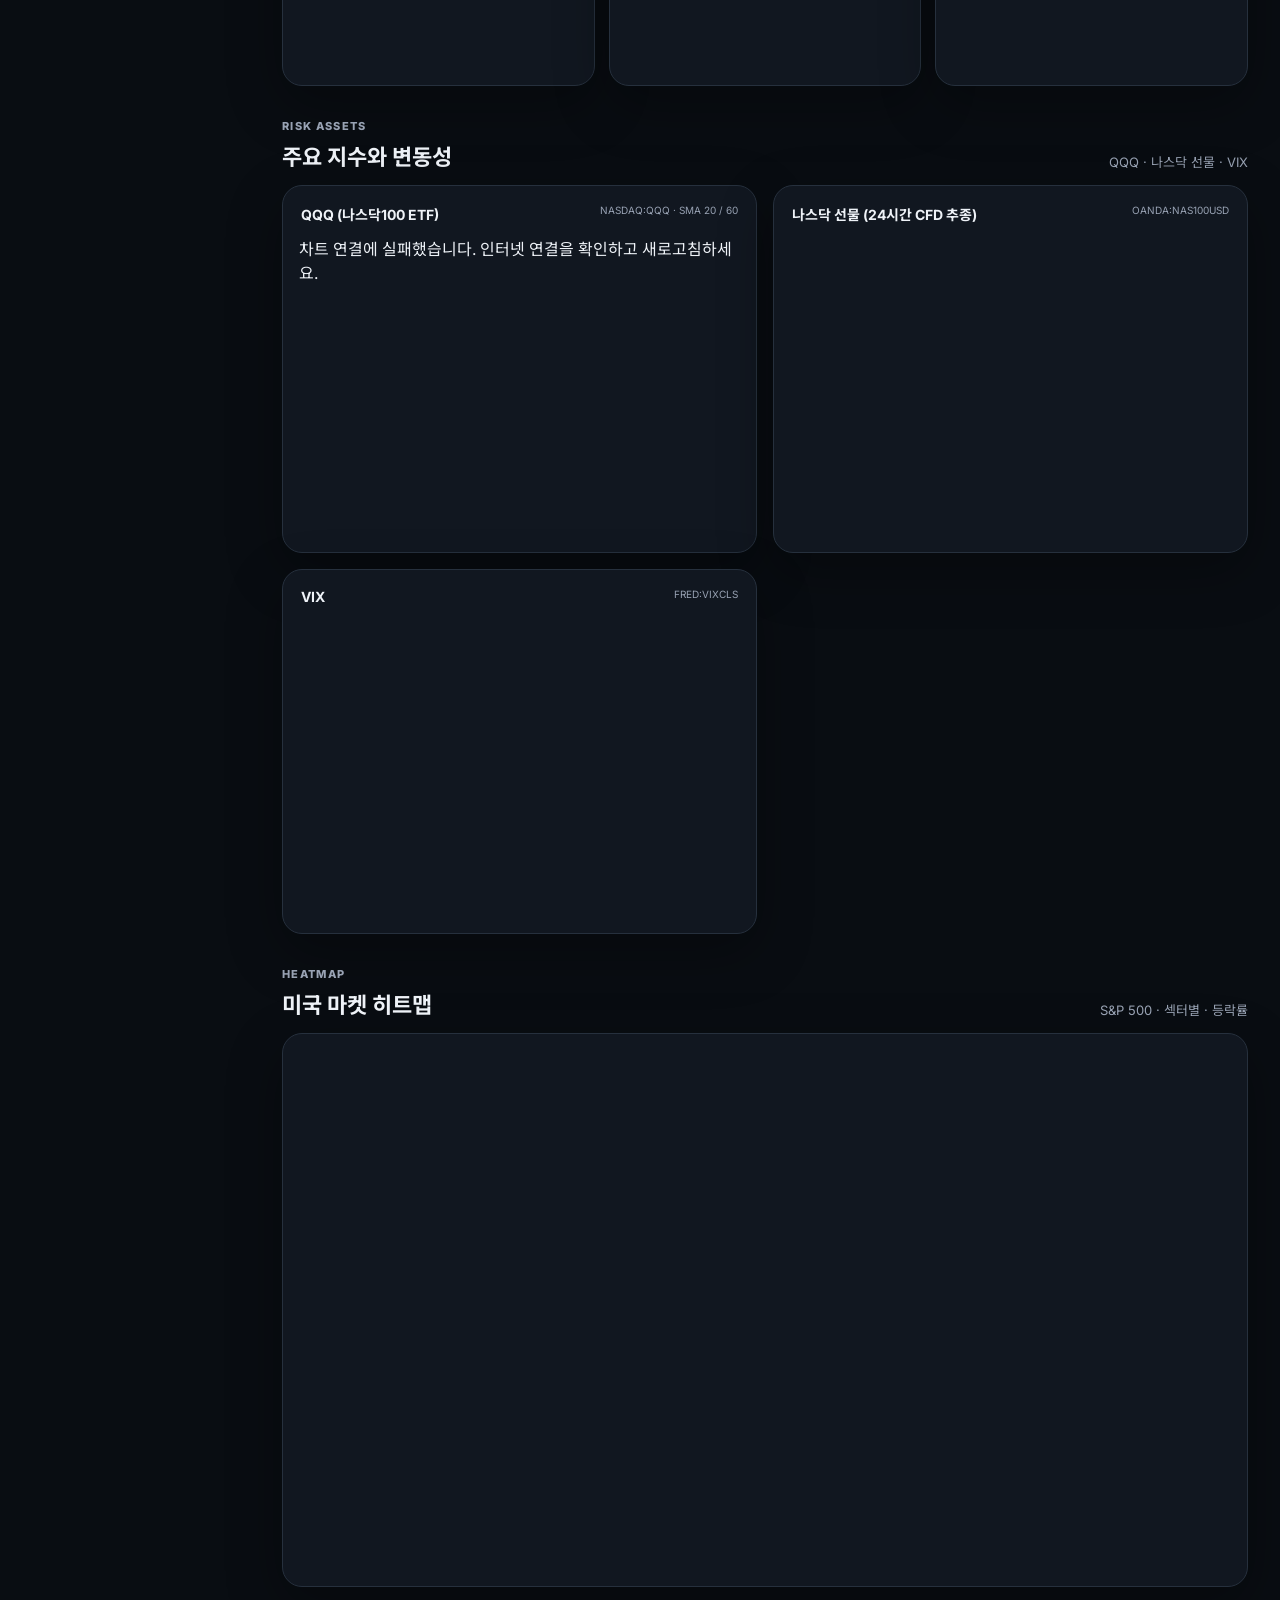
==== commit e9fd1040: "Add files via upload" ====
--- a/index.html
+++ b/index.html
@@ -18,7 +18,7 @@
 .sidebar{position:sticky;top:0;height:100vh;background:#0f172a;color:#fff;padding:24px 18px;display:flex;flex-direction:column;gap:28px}
 .brand{display:flex;gap:12px;align-items:center}.brand-logo{width:44px;height:44px;border-radius:13px;background:#fff;color:#0f172a;display:grid;place-items:center;font-weight:800}
 .brand h1{font-size:16px;margin:0}.brand p{font-size:11px;color:#94a3b8;margin:5px 0 0}
-nav{display:grid;gap:8px}.nav-btn{background:transparent;border:0;color:#94a3b8;text-align:left;padding:13px 14px;border-radius:12px}.nav-btn.active,.nav-btn:hover{background:#1e293b;color:#fff}
+nav{display:grid;gap:8px}.nav-link{display:block;background:transparent;border:0;color:#94a3b8;text-align:left;padding:13px 14px;border-radius:12px;text-decoration:none;font:inherit}.nav-link:hover,.nav-link:focus-visible{background:#1e293b;color:#fff}.nav-btn{background:transparent;border:0;color:#94a3b8;text-align:left;padding:13px 14px;border-radius:12px}.nav-btn.active,.nav-btn:hover{background:#1e293b;color:#fff}
 .sidebar-bottom{margin-top:auto}.status-row{display:flex;align-items:center;gap:8px;color:#94a3b8;font-size:12px}.status-dot{width:8px;height:8px;border-radius:50%;background:#f59e0b}.status-dot.ok{background:#22c55e}.status-dot.error{background:#ef4444}
 .main{padding:32px;max-width:1600px;width:100%}.topbar{display:flex;justify-content:space-between;align-items:center;margin-bottom:24px}.top-right{text-align:right}
 .eyebrow,.section-kicker{font-size:11px;letter-spacing:.12em;font-weight:800;color:var(--muted)}
@@ -43,7 +43,7 @@
 .remove-btn{background:transparent;border:0;color:#ef4444}.prompt-box{white-space:pre-wrap;background:#0f172a;color:#e2e8f0;border-radius:16px;padding:20px;line-height:1.65;min-height:220px;margin:16px 0}
 @media(max-width:1200px){.macro-grid{grid-template-columns:repeat(2,1fr)}}
 @media(max-width:820px){
-  .app{grid-template-columns:1fr}.sidebar{position:static;height:auto}nav{grid-template-columns:repeat(5,minmax(100px,1fr));overflow:auto}
+  .app{grid-template-columns:1fr}.sidebar{position:static;height:auto}nav{grid-template-columns:repeat(5,minmax(145px,1fr));overflow-x:auto;scrollbar-width:thin}
   .main{padding:18px 12px 32px}.topbar{align-items:flex-start;gap:12px}.top-right{text-align:right}.macro-grid,.risk-grid,.ranking-grid,.form-grid,.watch-form,.manager-row,.manager-four{grid-template-columns:1fr}
   .rates-box{height:320px}.mini-box{height:240px}.risk-box{height:270px}.spread-head{flex-direction:column}.spread-canvas-wrap{height:300px}
 }
@@ -102,13 +102,12 @@
 <div class="brand">
 <div><h1>MACRO DASHBOARD</h1></div>
 </div>
-<nav>
+<nav aria-label="주요 대시보드 메뉴">
 <button class="nav-btn active" data-page="macro">Macro 분석</button>
-<button class="nav-btn" data-page="journal">매매일지</button>
-<button class="nav-btn" data-page="watchlist">관심종목</button>
-<button class="nav-btn" data-page="ai">AI Analyst</button>
+<a class="nav-link" href="./portfolio-analytics.html">Portfolio Analytics →</a>
+<a class="nav-link" href="./portfolio-optimizer-demo.html">포트폴리오 최적화 →</a>
+<a class="nav-link" href="./efficient-frontier-demo.html">효율적 투자선 →</a>
 <button class="nav-btn" data-page="news">뉴스룸</button>
-<a href="./portfolio-analytics.html" class="nav-btn" style="display:block;text-decoration:none;">Portfolio Analytics →</a>
 </nav>
 <div class="sidebar-bottom">
 <div class="status-row">
@@ -576,9 +575,9 @@
 const $ = (id) => document.getElementById(id);
 const pages = {macro:"Macro 분석",journal:"매매일지",watchlist:"관심종목",ai:"AI Analyst",news:"뉴스룸"};
 
-document.querySelectorAll(".nav-btn").forEach(btn=>{
+document.querySelectorAll("button.nav-btn[data-page]").forEach(btn=>{
   btn.addEventListener("click",()=>{
-    document.querySelectorAll(".nav-btn").forEach(x=>x.classList.remove("active"));
+    document.querySelectorAll("button.nav-btn[data-page]").forEach(x=>x.classList.remove("active"));
     document.querySelectorAll(".page").forEach(x=>x.classList.remove("active"));
     btn.classList.add("active");
     const p=btn.dataset.page;
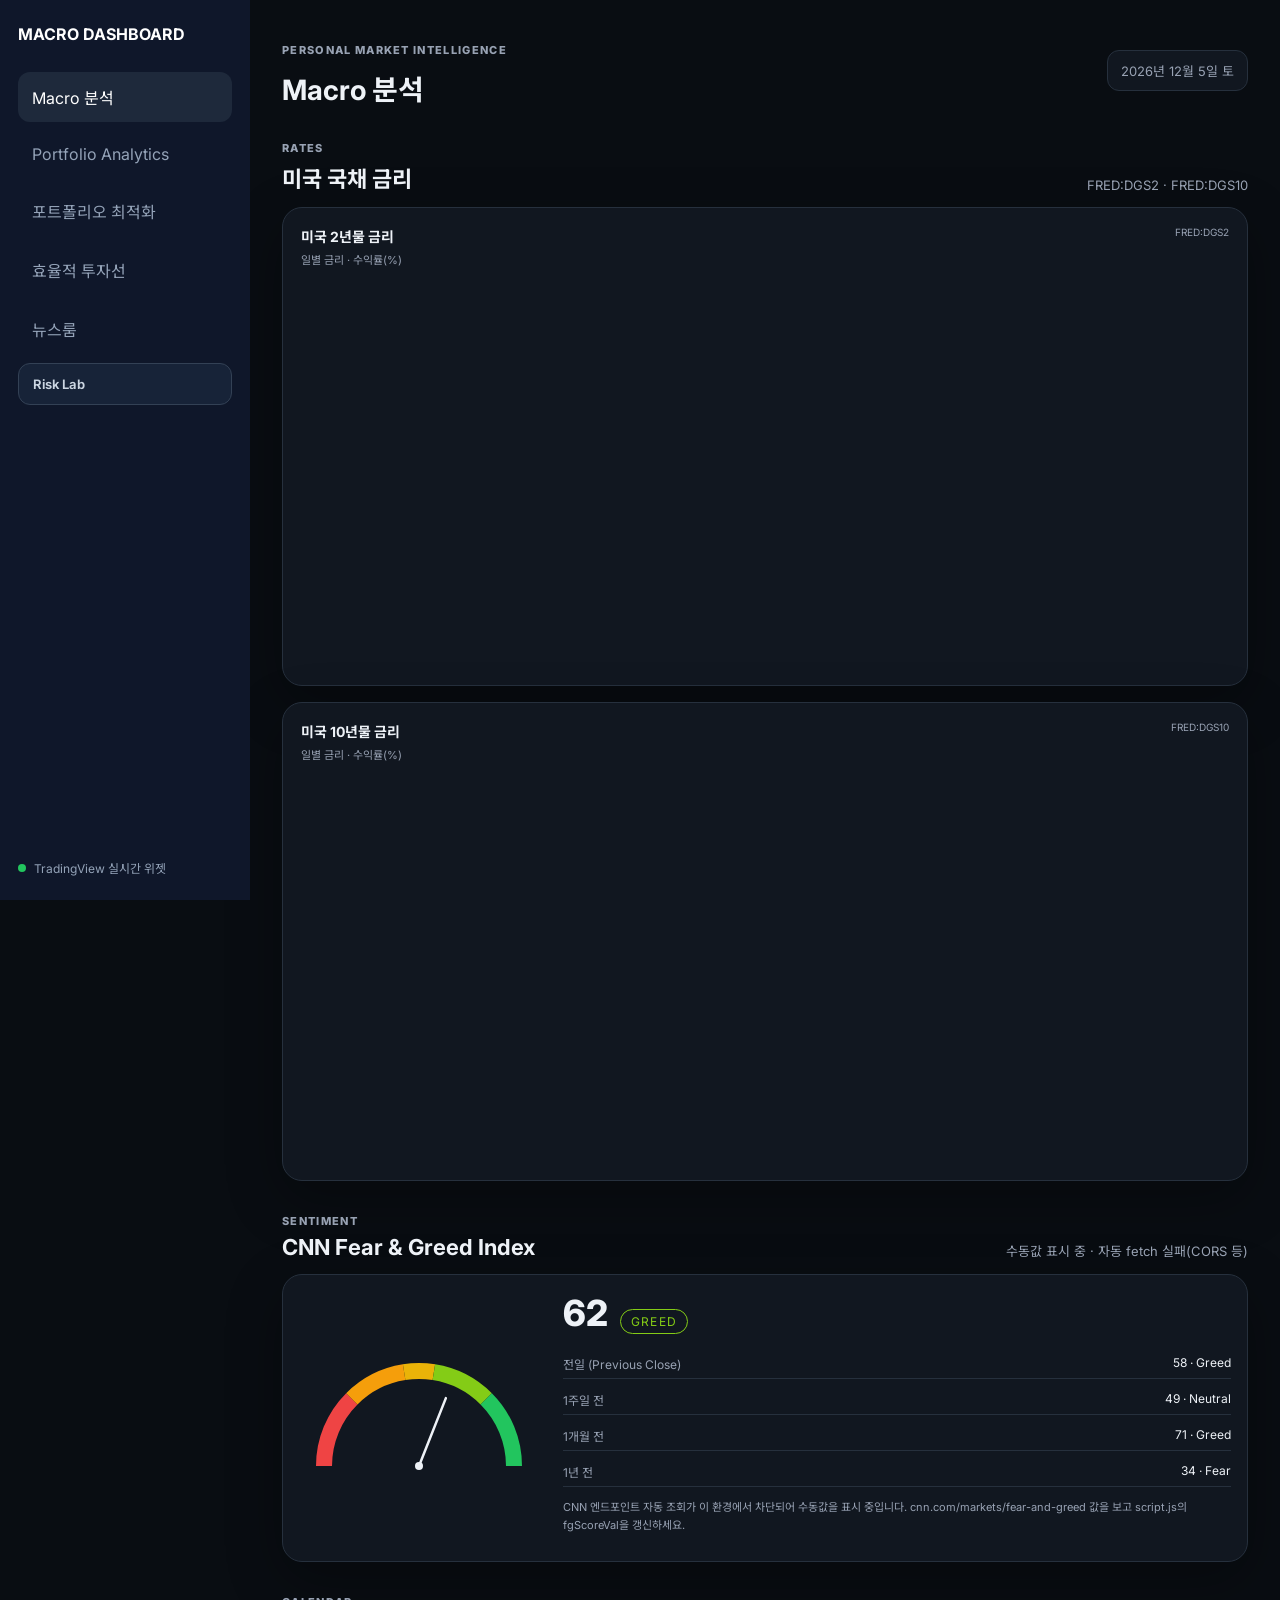
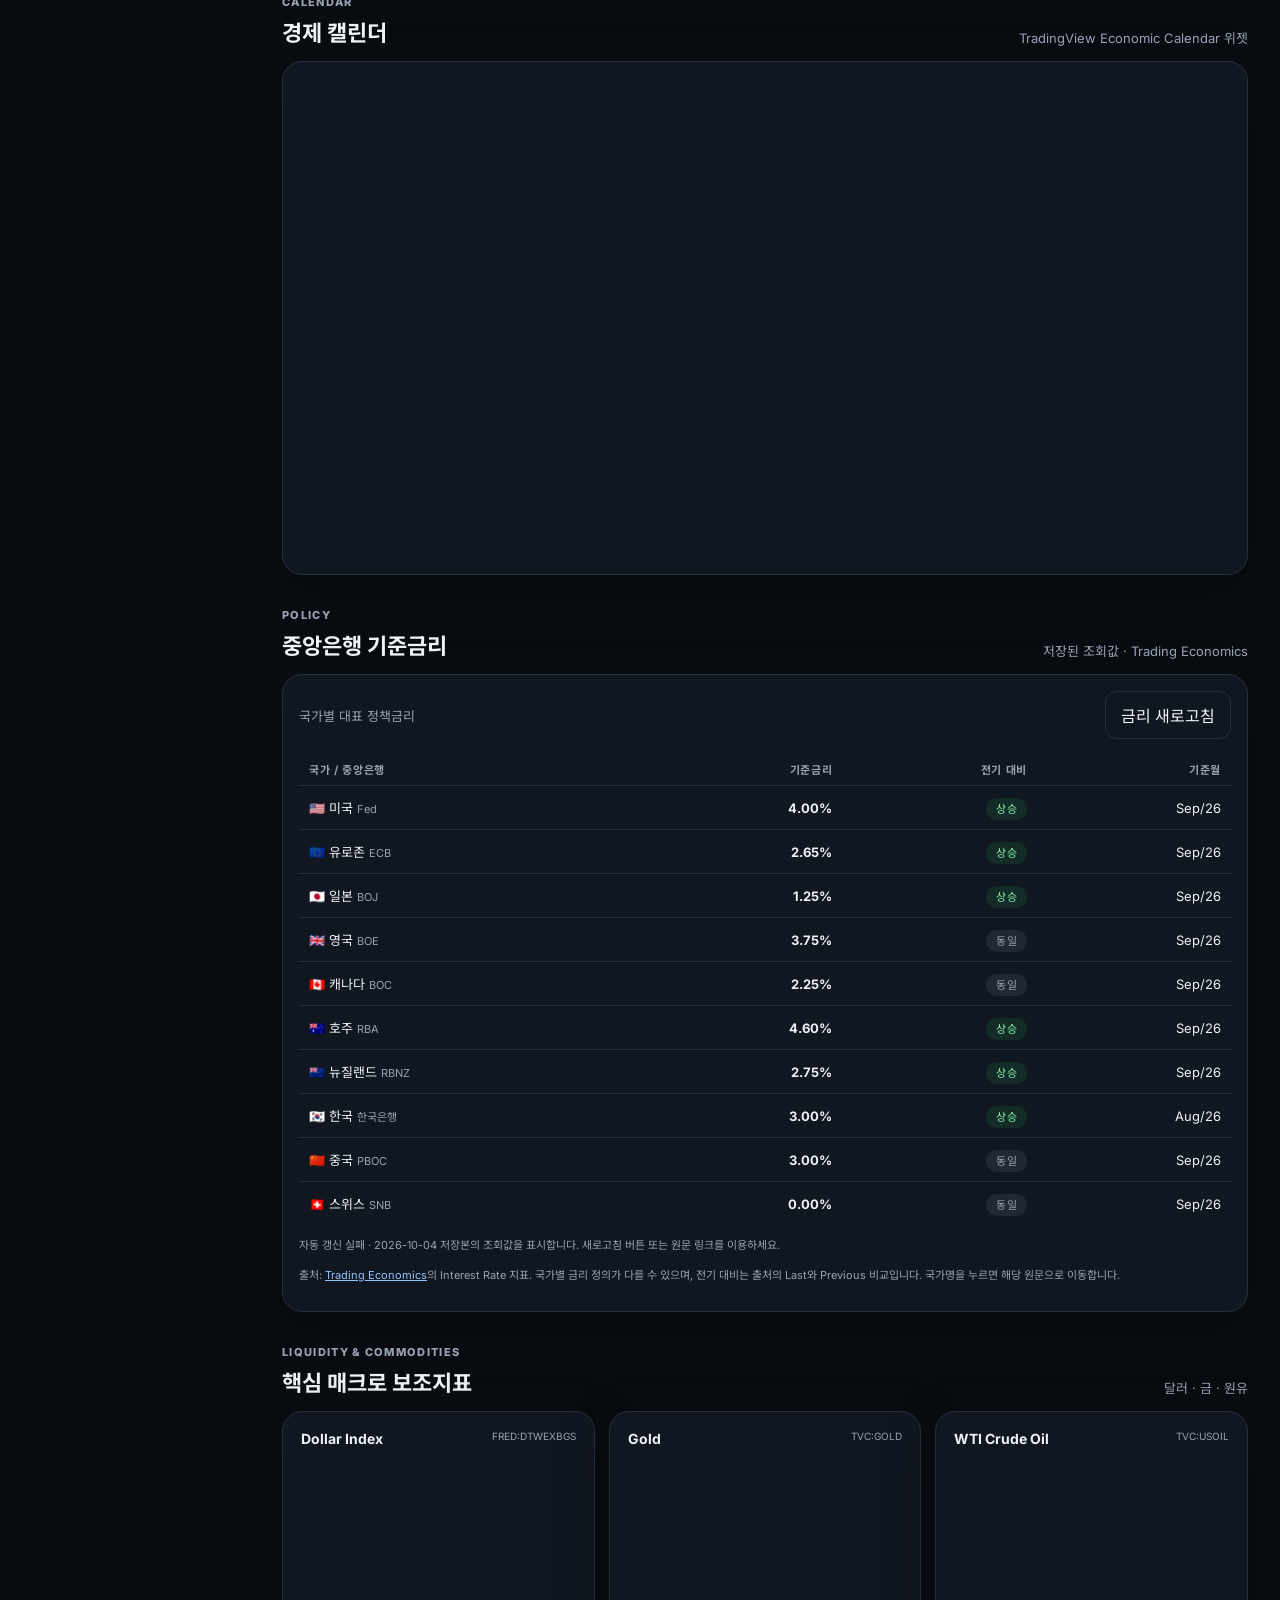
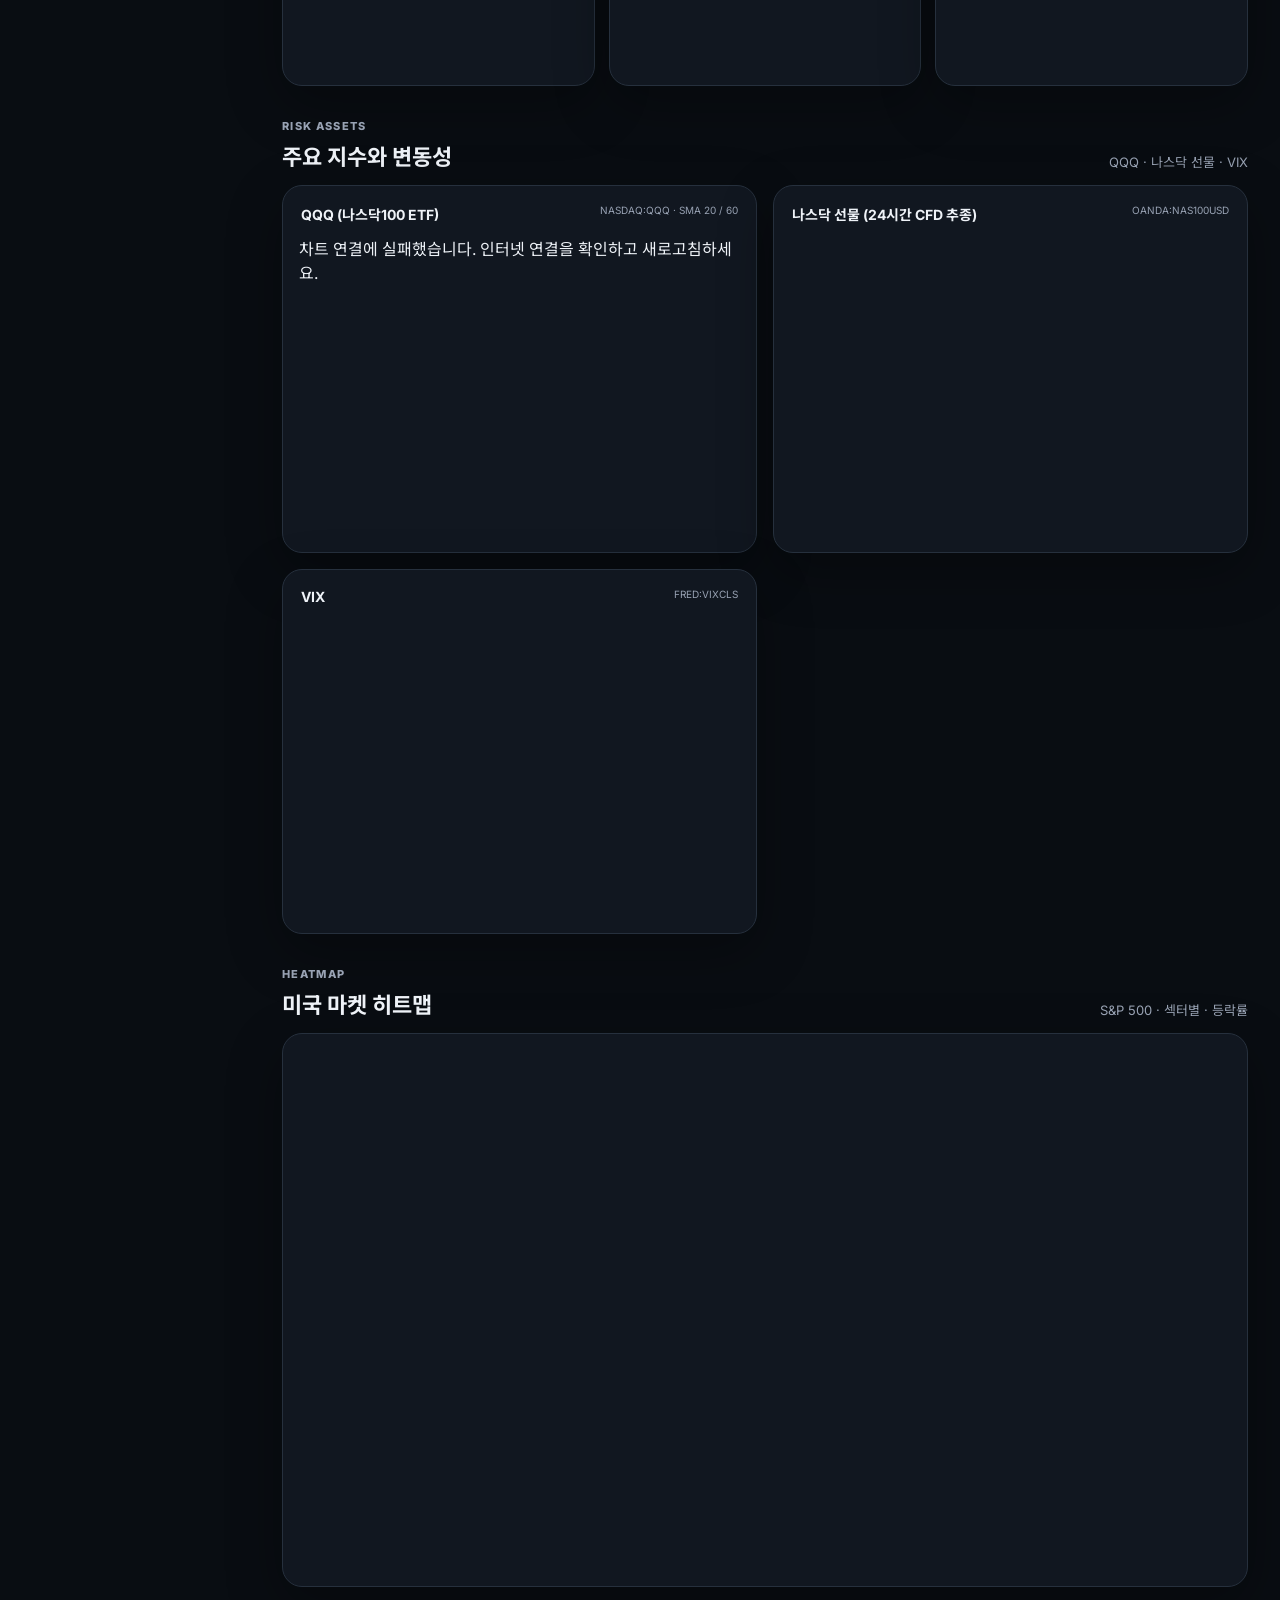
==== commit 1bee1cb1: "Add files via upload" ====
--- a/index.html
+++ b/index.html
@@ -94,6 +94,21 @@
 
 
 .rate-card + .rate-card{margin-top:16px}
+
+/* BJ Market Terminal — risk shortcuts (2 columns on desktop and mobile) */
+.sidebar nav{display:flex;flex-direction:column;gap:9px;min-width:0;overflow:visible}
+.sidebar nav>.nav-btn{width:100%;min-width:0}
+.main-nav{display:grid;grid-template-columns:1fr;gap:8px}
+.main-nav>.nav-btn,.main-nav>.nav-link{min-width:0;min-height:46px;white-space:normal;word-break:keep-all}
+.risk-extra{grid-column:1;display:grid;grid-template-columns:1fr;gap:8px;align-items:start}
+.risk-extra-link{display:block;padding:12px 14px;text-decoration:none;background:#172338;border:1px solid #334155;border-radius:12px;color:#cbd5e1;text-align:left;font-weight:650;font-size:13px}
+.risk-extra-link:hover,.risk-extra-link:focus-visible{background:#273957;color:#fff}
+@media(max-width:820px){
+  .sidebar .main-nav{display:grid;grid-template-columns:repeat(5,minmax(0,1fr));gap:7px;overflow:visible;align-items:stretch}
+  .sidebar .main-nav>.nav-btn,.sidebar .main-nav>.nav-link{padding:11px 6px;min-height:54px;display:flex;justify-content:center;align-items:center;text-align:center;font-size:11px;line-height:1.4;white-space:normal;overflow-wrap:anywhere}
+  .sidebar .main-nav>.risk-extra{grid-column:1 / span 2;display:grid;grid-template-columns:repeat(2,minmax(0,1fr));width:100%;margin-top:3px}
+  .sidebar .risk-extra-link{grid-column:1 / -1;padding:12px 10px;text-align:center;min-height:48px;display:flex;justify-content:center;align-items:center}
+}
 </style>
 </head>
 <body class="dark">
@@ -102,12 +117,15 @@
 <div class="brand">
 <div><h1>MACRO DASHBOARD</h1></div>
 </div>
-<nav aria-label="주요 대시보드 메뉴">
-<button class="nav-btn active" data-page="macro">Macro 분석</button>
-<a class="nav-link" href="./portfolio-analytics.html">Portfolio Analytics →</a>
-<a class="nav-link" href="./portfolio-optimizer-demo.html">포트폴리오 최적화 →</a>
-<a class="nav-link" href="./efficient-frontier-demo.html">효율적 투자선 →</a>
-<button class="nav-btn" data-page="news">뉴스룸</button>
+<nav class="main-nav" aria-label="주요 대시보드 메뉴">
+<button class="nav-btn active" data-page="macro" type="button">Macro 분석</button>
+<a class="nav-link" href="./portfolio-analytics.html">Portfolio Analytics</a>
+<a class="nav-link" href="./portfolio-optimizer-demo.html">포트폴리오 최적화</a>
+<a class="nav-link" href="./efficient-frontier-demo.html">효율적 투자선</a>
+<button class="nav-btn" data-page="news" type="button">뉴스룸</button>
+<div class="risk-extra" aria-label="리스크 분석 바로가기">
+  <a class="risk-extra-link" href="./risk-lab-demo.html">Risk Lab</a>
+</div>
 </nav>
 <div class="sidebar-bottom">
 <div class="status-row">
